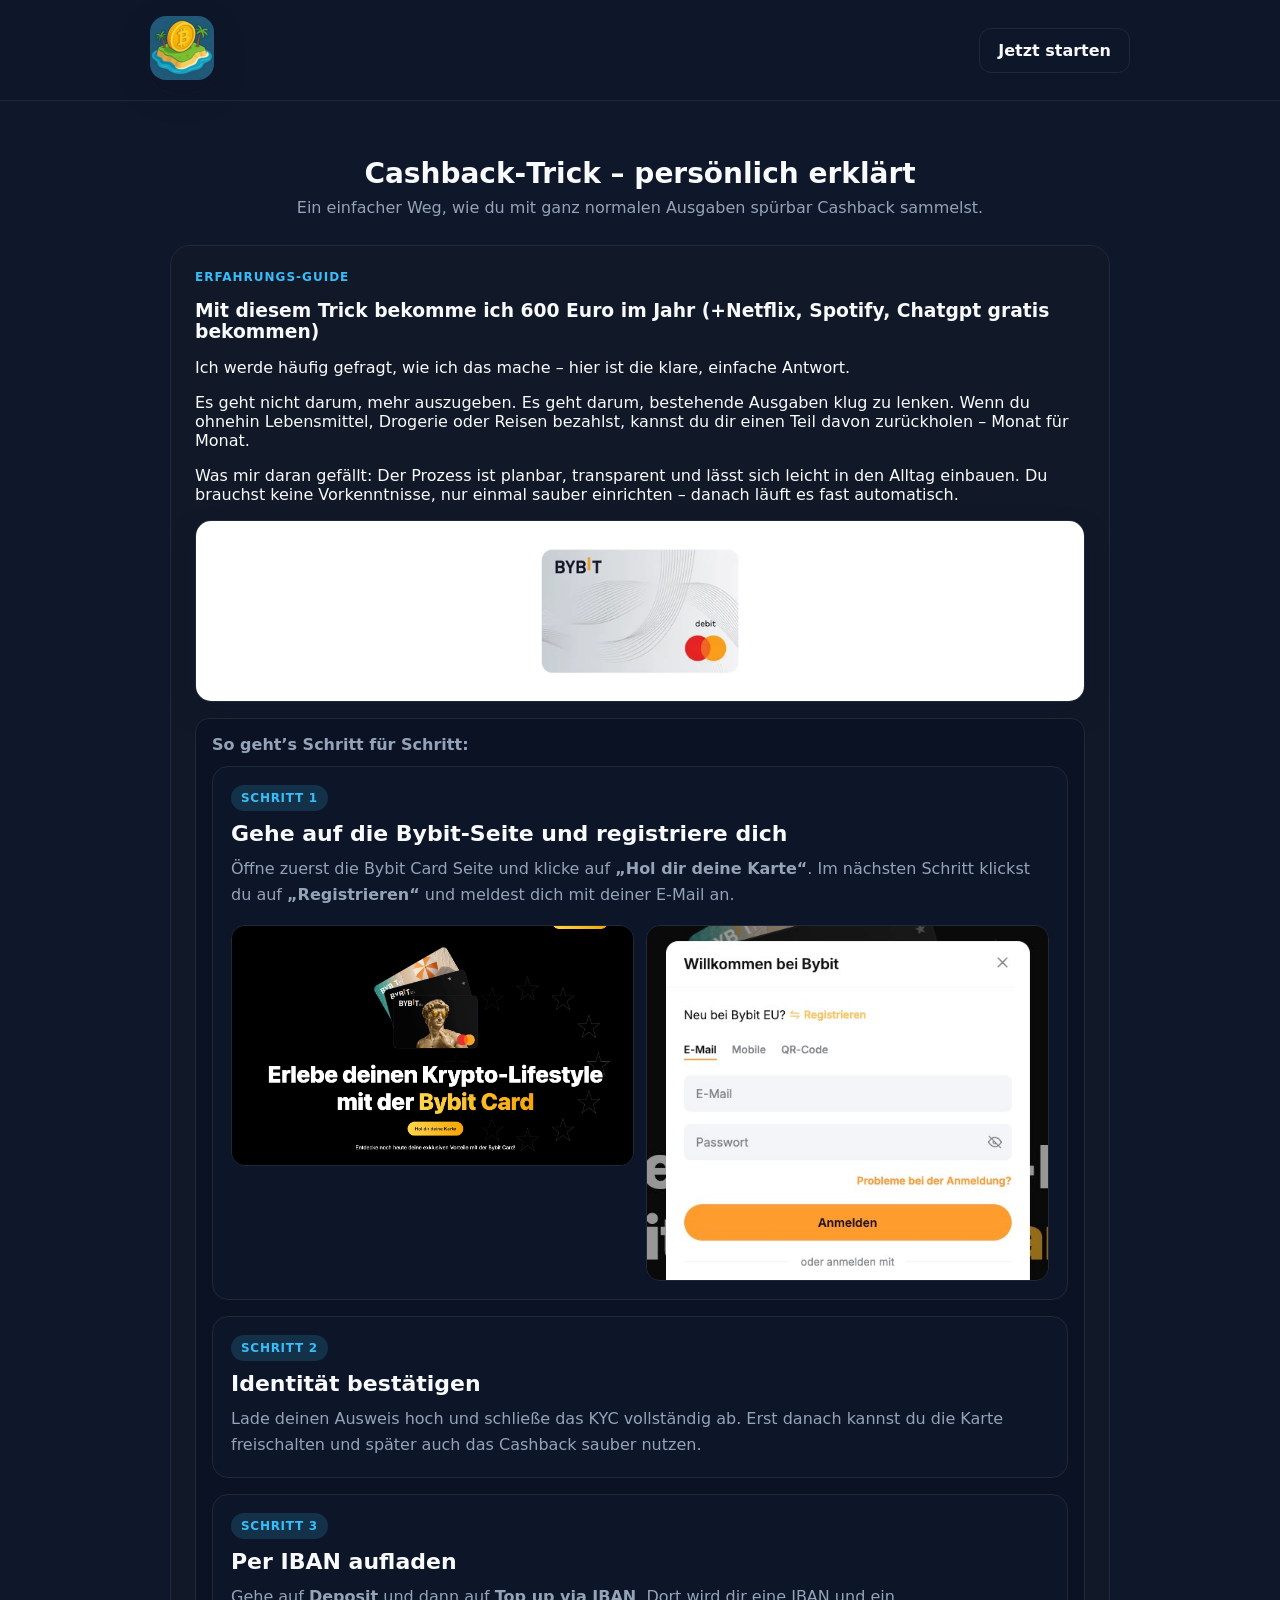
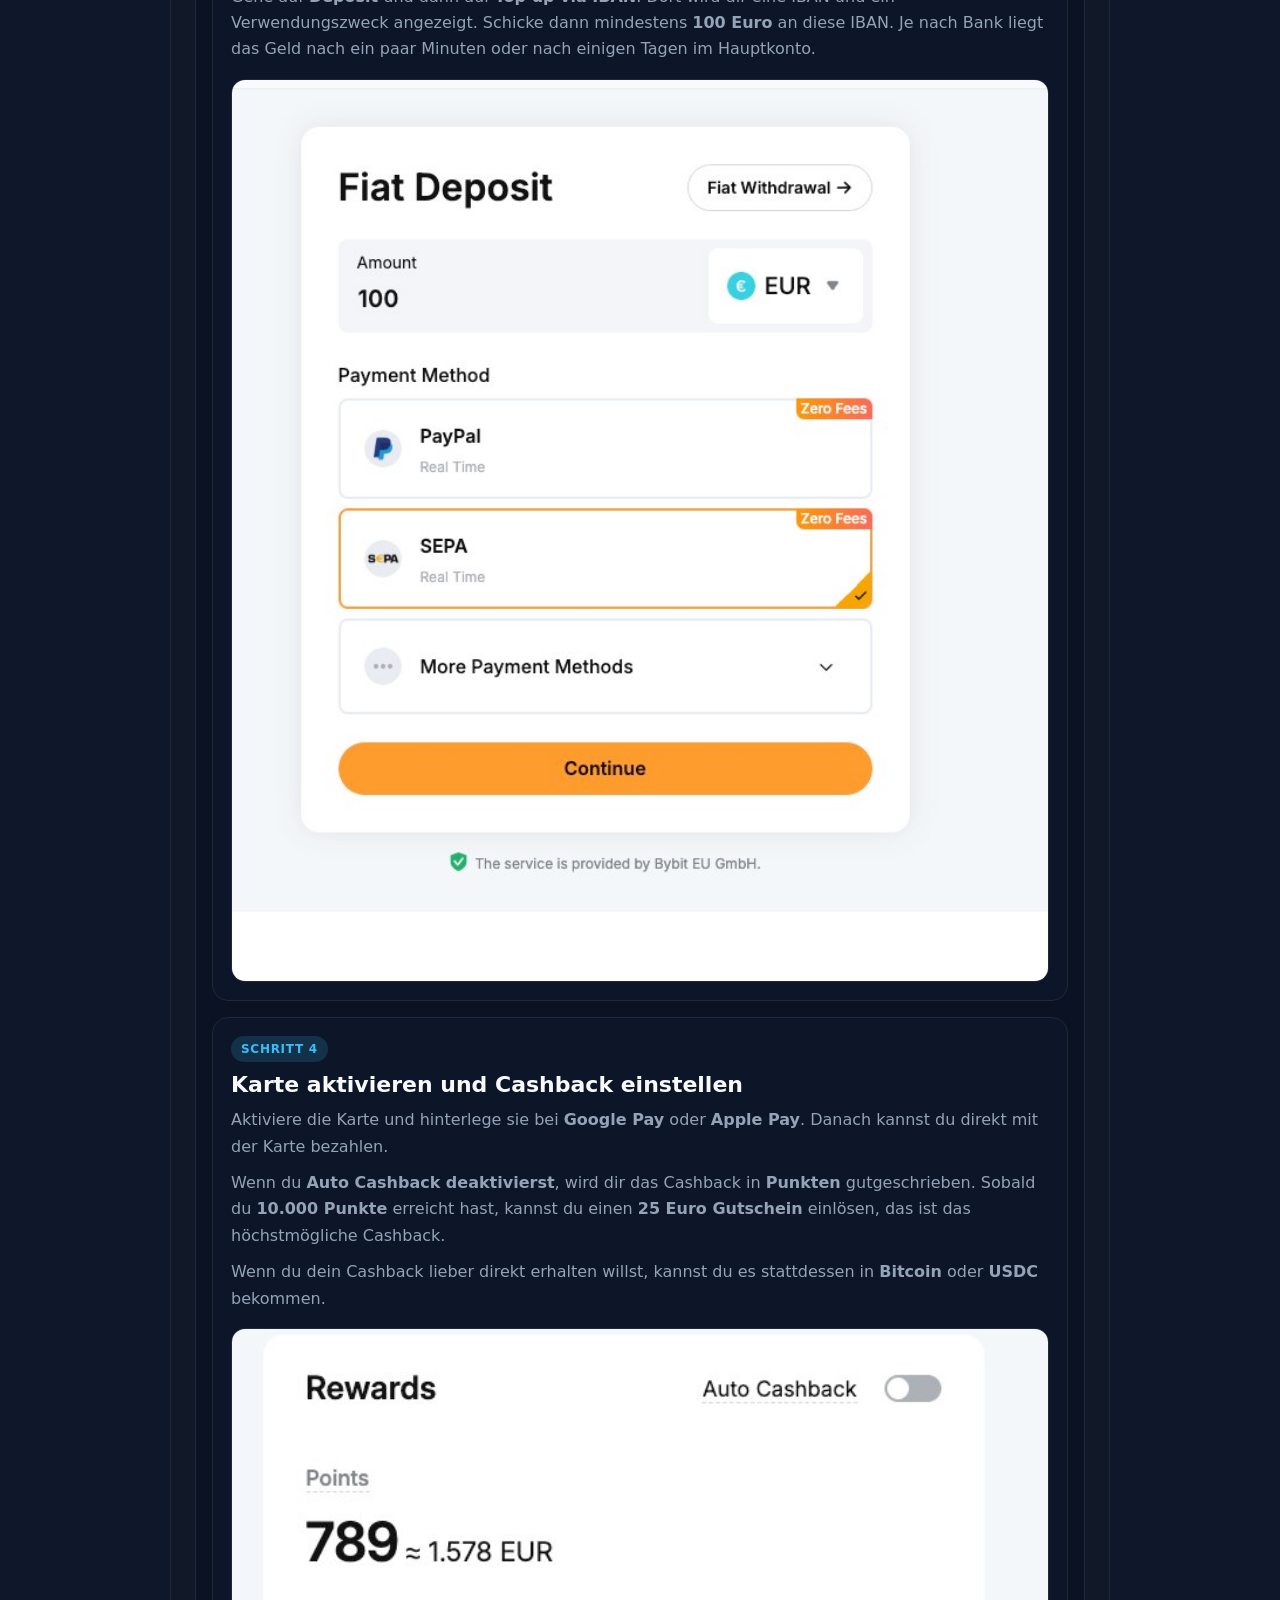
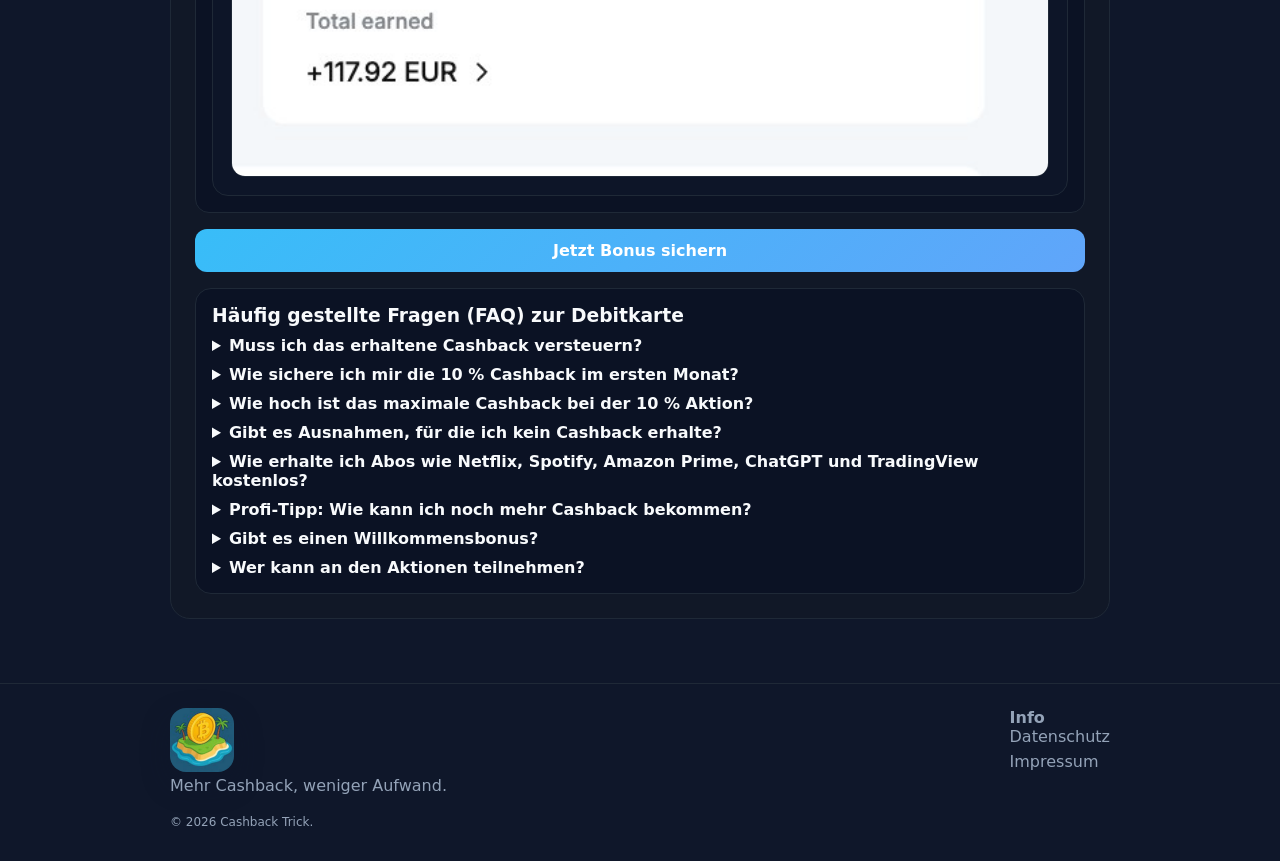
==== index.html @ ba94fcc0 "Add screenshot-based setup guide" ====
<!doctype html>
<html lang="de">
<head>
  <meta charset="utf-8" />
  <meta name="viewport" content="width=device-width, initial-scale=1" />
  <title>Cashback Trick</title>
  <meta name="description" content="Cashback Trick – die wichtigsten Schritte für mehr Cashback" />
  <link rel="stylesheet" href="styles.css" />
</head>
<body>
  <header class="site-header">
    <div class="container header-grid">
      <div class="logo">
        <span class="logo-mark"><img src="assets/logo.png" alt="Cashback Trick Logo" /></span>
        <span></span>
      </div>
      <a class="btn btn-outline" href="#cta">Jetzt starten</a>
    </div>
  </header>

  <main>
    <section class="section bonus-section" id="bonus">
      <div class="container">
        <div class="section-head">
          <h2>Cashback‑Trick – persönlich erklärt</h2>
          <p>Ein einfacher Weg, wie du mit ganz normalen Ausgaben spürbar Cashback sammelst.</p>
        </div>

        <div class="top-picks single bonus-month full">
          <article>
            <span>Erfahrungs‑Guide</span>
            <h3>Mit diesem Trick bekomme ich 600 Euro im Jahr (+Netflix, Spotify, Chatgpt gratis bekommen)</h3>
            <p>Ich werde häufig gefragt, wie ich das mache – hier ist die klare, einfache Antwort.</p>

            <p>Es geht nicht darum, mehr auszugeben. Es geht darum, bestehende Ausgaben klug zu lenken. Wenn du ohnehin Lebensmittel, Drogerie oder Reisen bezahlst, kannst du dir einen Teil davon zurückholen – Monat für Monat.</p>
            <p>Was mir daran gefällt: Der Prozess ist planbar, transparent und lässt sich leicht in den Alltag einbauen. Du brauchst keine Vorkenntnisse, nur einmal sauber einrichten – danach läuft es fast automatisch.</p>

            <a class="card-link" href="https://www.bybit.eu/de-EU/promo/campaign/Card-New-Signup/?affiliate_id=137294" target="_blank" rel="noopener">
              <img src="assets/bybit-card.png" alt="Bybit Debitkarte" class="card-image" />
            </a>

            <div class="bonus-steps">
              <p><strong>So geht’s Schritt für Schritt:</strong></p>
              <div class="step-guide">
                <div class="step-card">
                  <div class="step-copy">
                    <span class="step-badge">Schritt 1</span>
                    <h4>Gehe auf die Bybit-Seite und registriere dich</h4>
                    <p>Öffne zuerst die Bybit Card Seite und klicke auf <strong>„Hol dir deine Karte“</strong>. Im nächsten Schritt klickst du auf <strong>„Registrieren“</strong> und meldest dich mit deiner E-Mail an.</p>
                  </div>
                  <div class="step-images step-images-two">
                    <img src="assets/step-1-bybit.jpg" alt="Bybit Card Startseite" class="step-image" />
                    <img src="assets/step-1-register.jpg" alt="Bybit Registrierung" class="step-image" />
                  </div>
                </div>

                <div class="step-card">
                  <div class="step-copy">
                    <span class="step-badge">Schritt 2</span>
                    <h4>Identität bestätigen</h4>
                    <p>Lade deinen Ausweis hoch und schließe das KYC vollständig ab. Erst danach kannst du die Karte freischalten und später auch das Cashback sauber nutzen.</p>
                  </div>
                </div>

                <div class="step-card">
                  <div class="step-copy">
                    <span class="step-badge">Schritt 3</span>
                    <h4>Per IBAN aufladen</h4>
                    <p>Gehe auf <strong>Deposit</strong> und dann auf <strong>Top up via IBAN</strong>. Dort wird dir eine IBAN und ein Verwendungszweck angezeigt. Schicke dann mindestens <strong>100 Euro</strong> an diese IBAN. Je nach Bank liegt das Geld nach ein paar Minuten oder nach einigen Tagen im Hauptkonto.</p>
                  </div>
                  <div class="step-images">
                    <img src="assets/step-3-sepa.jpg" alt="Bybit SEPA Einzahlung" class="step-image" />
                  </div>
                </div>

                <div class="step-card">
                  <div class="step-copy">
                    <span class="step-badge">Schritt 4</span>
                    <h4>Karte aktivieren und Cashback einstellen</h4>
                    <p>Aktiviere die Karte und hinterlege sie bei <strong>Google Pay</strong> oder <strong>Apple Pay</strong>. Danach kannst du direkt mit der Karte bezahlen.</p>
                    <p>Wenn du <strong>Auto Cashback deaktivierst</strong>, wird dir das Cashback in <strong>Punkten</strong> gutgeschrieben. Sobald du <strong>10.000 Punkte</strong> erreicht hast, kannst du einen <strong>25 Euro Gutschein</strong> einlösen, das ist das höchstmögliche Cashback.</p>
                    <p>Wenn du dein Cashback lieber direkt erhalten willst, kannst du es stattdessen in <strong>Bitcoin</strong> oder <strong>USDC</strong> bekommen.</p>
                  </div>
                  <div class="step-images">
                    <img src="assets/step-4-rewards.jpg" alt="Bybit Rewards und Auto Cashback" class="step-image" />
                  </div>
                </div>
              </div>
            </div>
            <a id="cta" class="btn" href="https://bybit.eu/cards/?source=referral&campaignId=1686258086857150464&ref=INSEL" target="_blank" rel="noopener">Jetzt Bonus sichern</a>

            <div class="faq-section">
              <h3>Häufig gestellte Fragen (FAQ) zur Debitkarte</h3>
              <details>
                <summary>Muss ich das erhaltene Cashback versteuern?</summary>
                <p>Das Thema Krypto‑Cashback ist in Deutschland rechtlich derzeit noch eine Grauzone. Es gibt jedoch eine einfache Möglichkeit, auf Nummer sicher zu gehen: Wenn du dir den Gegenwert faktisch in Euro (z. B. als Gutschein) auszahlen lässt, sollte dies in der Regel steuerfrei sein. So stellst du das in der App ein: Gehe in die Einstellungen zum Bereich „My Rewards“. Deaktiviere die Funktion „Automatisches Cashback“. Dein Cashback wird nun nicht mehr direkt in USDC ausgeschüttet, sondern du sammelst stattdessen Punkte. Sobald du 10.000 Punkte erreicht hast, kannst du diese gegen einen 25 € Gutschein eintauschen. Hinweis: Dies stellt keine verbindliche Steuerberatung dar. Im Zweifel solltest du immer einen Steuerberater konsultieren.</p>
              </details>
              <details>
                <summary>Wie sichere ich mir die 10 % Cashback im ersten Monat?</summary>
                <p>Im ersten Monat nach Anmeldung hast du die Chance, durch ein erhöhtes Cashback einen ordentlichen Bonus abzuräumen. Um den 10 % Booster zu aktivieren, musst du innerhalb von 30 Tagen nach Genehmigung deiner Karte eine Netto‑Einzahlung von mindestens 100 $ (oder dem Gegenwert) machen. So gehst du danach vor, um die 10 % Cashback im ersten Monat zu erhalten: Für das Cashback im ersten Monat gibt es eine Sonderregel. Um es zu bekommen, musst du das Guthaben nicht in Euro halten, sondern in Krypto umwandeln. Wandle dein eingezahltes Guthaben in der App in USDC (oder eine andere unterstützte Kryptowährung) um. Mit Krypto bezahlen (wichtig!): Die 10 % gelten nur für Zahlungen, die mit Krypto gedeckt sind. Wenn du Fiat (Euro) im Finanzierungskonto hast, wird dieses immer zuerst verwendet. Tipp: Verschiebe dein Fiat‑Guthaben in dein Unified Trading Account (UTA), damit die Karte sicher auf dein USDC‑Guthaben zugreift. Kategorien: Du erhältst satte 10 % Cashback auf Zahlungen in den Bereichen Restaurants & Cafés, Reisen (Hotels, Airlines), Transport (Nahverkehr, Tankstellen), Mode sowie Beauty & Wellness. Basis‑Cashback: Für alle anderen Ausgaben und Ausgaben, die nicht mit Krypto, sondern mit Euro getätigt werden, erhältst du weiterhin starke 2 % Cashback.</p>
              </details>
              <details>
                <summary>Wie hoch ist das maximale Cashback bei der 10 % Aktion?</summary>
                <p>Das Limit hängt davon ab, ob du komplett neu bist oder schon vorher bei der Plattform aktiv warst: Neukunden: Bis zu 150 € Cashback (du hast vor der Kartenbeantragung noch nie Geld eingezahlt). Bestandskunden: Bis zu 75 € Cashback (du hast schon vorher Geld eingezahlt, beantragst die Karte aber zum ersten Mal).</p>
              </details>
              <details>
                <summary>Gibt es Ausnahmen, für die ich kein Cashback erhalte?</summary>
                <p>Ja, um Missbrauch zu vermeiden, sind bestimmte Transaktionen vom Cashback ausgeschlossen. Dazu gehören vor allem: Aufladungen von Konten/E‑Wallets (z. B. Überweisungen zu Revolut, Wise oder Astropay), persönliche Geldtransfers (z. B. über Alipay oder WeChat) sowie Transaktionen für das Tomorrowland‑Festival. Wichtiger Zeit‑Hinweis: Damit eine Zahlung für das Cashback im ersten Monat zählt, muss sie innerhalb der 30‑Tage‑Frist nicht nur getätigt, sondern vom Händler auch final abgebucht („posted“) worden sein.</p>
              </details>
              <details>
                <summary>Wie erhalte ich Abos wie Netflix, Spotify, Amazon Prime, ChatGPT und TradingView kostenlos?</summary>
                <p>Du kannst dir die Kosten für verschiedene beliebte Abonnements dauerhaft erstatten lassen. Die Bedingung dafür ist ganz einfach: Du musst im ersten Monat nach Erhalt der Karte einen Umsatz von mindestens 500 € erreichen. Sobald du das geschafft hast, qualifizierst du dich für den Alpha‑Status und bekommst im nächsten Monat Dienste wie Netflix, Spotify, TradingView, Amazon Prime und ChatGPT 100 % erstattet, wenn du sie mit der Karte bezahlst. Wichtig: Der Maximalbetrag für alle Erstattungen zusammen ist im Alpha‑Status auf 50 € (pro Monat) gedeckelt.</p>
              </details>
              <details>
                <summary>Profi‑Tipp: Wie kann ich noch mehr Cashback bekommen?</summary>
                <p>Nutze zwei Karten im Haushalt: Du kannst z. B. 500 € Umsatz auf deinen Account und weitere 500 € auf den Account deiner Partnerin/Familie verteilen. Teile die Abos auf: z. B. Netflix und TradingView über dich, ChatGPT und Spotify über die Partnerin. So lässt sich der maximale Cashback optimal ausschöpfen. Im Best‑Case sind so sogar bis zu 100 € Cashback pro Monat möglich – selbst mit ganz normalen Ausgaben.</p>
              </details>
              <details>
                <summary>Gibt es einen Willkommensbonus?</summary>
                <p>Ja! Unabhängig von den oben genannten Aktionen gibt es noch einen kleinen Startbonus: Sobald du mit deiner neuen Karte die ersten 100 € Umsatz erreicht hast, wird dir automatisch ein einmaliger Bonus in Höhe von 10 € gutgeschrieben.</p>
              </details>
              <details>
                <summary>Wer kann an den Aktionen teilnehmen?</summary>
                <p>Die Aktionen gelten für Einwohner der Europäischen Union, die mindestens die Identitätsprüfung (Verification Lv. 1) abgeschlossen haben. Ausnahmen: Einwohner von Kroatien und Irland sind ausgeschlossen. Für Österreich gilt: Nur Nutzer, die sich nach dem 12. September 2025 registriert haben, sind teilnahmeberechtigt.</p>
              </details>
            </div>
          </article>
        </div>
      </div>
    </section>
  </main>

  <footer class="site-footer">
    <div class="container footer-grid">
      <div>
        <div class="logo"><span class="logo-mark"><img src="assets/logo.png" alt="Cashback Trick Logo" /></span></div>
        <p>Mehr Cashback, weniger Aufwand.</p>
      </div>
      <div>
        <h4>Info</h4>
        <ul>
          <li><a href="datenschutz.html">Datenschutz</a></li>
          <li><a href="impressum.html">Impressum</a></li>
        </ul>
      </div>
    </div>
    <div class="container footer-bottom">
      <span>© 2026 Cashback Trick.</span>
    </div>
  </footer>
</body>
</html>
---- styles.css ----
:root {
  --bg: #0f172a;
  --card: #111827;
  --card-light: #0b1224;
  --border: #1f2937;
  --text: #f8fafc;
  --muted: #94a3b8;
  --accent: #38bdf8;
  --accent-2: #60a5fa;
}

* {
  box-sizing: border-box;
  margin: 0;
  padding: 0;
}

body {
  font-family: Inter, system-ui, -apple-system, Segoe UI, Roboto, Arial, sans-serif;
  background: var(--bg);
  color: var(--text);
  min-height: 100vh;
}

a {
  color: inherit;
  text-decoration: none;
}

.container {
  max-width: 980px;
  margin: 0 auto;
  padding: 0 20px;
}

.site-header {
  position: sticky;
  top: 0;
  z-index: 20;
  background: rgba(15, 23, 42, 0.9);
  backdrop-filter: blur(8px);
  border-bottom: 1px solid var(--border);
}

.header-grid {
  display: flex;
  align-items: center;
  justify-content: space-between;
  padding: 16px 0;
  gap: 16px;
}

.logo {
  display: flex;
  align-items: center;
  gap: 12px;
  font-weight: 800;
  font-size: 18px;
}

.logo-mark img {
  width: 64px;
  height: 64px;
  border-radius: 16px;
  object-fit: cover;
  box-shadow: 0 12px 28px rgba(15, 23, 42, 0.35);
}

.btn {
  display: inline-flex;
  align-items: center;
  justify-content: center;
  padding: 12px 18px;
  border-radius: 12px;
  font-weight: 700;
  border: none;
  background: linear-gradient(135deg, var(--accent), var(--accent-2));
  color: #fff;
  cursor: pointer;
}

.btn-outline {
  background: transparent;
  border: 1px solid var(--border);
  color: var(--text);
}

.section {
  padding: 56px 0 64px;
}

.section-head {
  text-align: center;
  margin-bottom: 28px;
}

.section-head h2 {
  font-size: 28px;
  margin-bottom: 8px;
}

.section-head p {
  color: var(--muted);
}

.top-picks {
  display: grid;
  gap: 20px;
}

.bonus-month article {
  background: var(--card);
  border: 1px solid var(--border);
  border-radius: 20px;
  padding: 24px;
  display: flex;
  flex-direction: column;
  gap: 16px;
}

.bonus-month article > span {
  text-transform: uppercase;
  font-size: 12px;
  letter-spacing: 1px;
  color: var(--accent);
  font-weight: 700;
}

.video-embed {
  background: var(--card-light);
  border-radius: 16px;
  overflow: hidden;
  aspect-ratio: 16 / 9;
}

.video-embed iframe {
  width: 100%;
  height: 100%;
}

.card-link {
  display: block;
  border-radius: 16px;
  overflow: hidden;
  border: 1px solid var(--border);
  box-shadow: 0 12px 24px rgba(15, 23, 42, 0.35);
}

.card-image {
  width: 100%;
  display: block;
  background: #fff;
  padding: 18px;
  object-fit: contain;
  height: 180px;
}

.bonus-steps {
  background: var(--card-light);
  border: 1px solid var(--border);
  border-radius: 14px;
  padding: 16px;
  color: var(--muted);
}

.step-guide {
  display: grid;
  gap: 16px;
  margin-top: 12px;
}

.step-card {
  background: rgba(15, 23, 42, 0.7);
  border: 1px solid var(--border);
  border-radius: 16px;
  padding: 18px;
  display: grid;
  gap: 16px;
}

.step-copy {
  display: grid;
  gap: 10px;
}

.step-copy h4 {
  color: var(--text);
  font-size: 22px;
}

.step-copy p {
  color: var(--muted);
  line-height: 1.65;
}

.step-badge {
  display: inline-flex;
  align-items: center;
  justify-content: center;
  width: fit-content;
  padding: 6px 10px;
  border-radius: 999px;
  background: rgba(56, 189, 248, 0.16);
  color: var(--accent);
  font-size: 12px;
  font-weight: 700;
  letter-spacing: 0.06em;
  text-transform: uppercase;
}

.step-images {
  display: grid;
  gap: 12px;
}

.step-images-two {
  grid-template-columns: repeat(2, minmax(0, 1fr));
}

.step-image {
  width: 100%;
  display: block;
  border-radius: 14px;
  border: 1px solid var(--border);
  background: #fff;
}

.faq-section {
  background: var(--card-light);
  border: 1px solid var(--border);
  border-radius: 16px;
  padding: 16px;
  display: grid;
  gap: 10px;
}

.faq-section summary {
  cursor: pointer;
  font-weight: 600;
}

.faq-section p {
  margin-top: 6px;
  color: var(--muted);
}

.site-footer {
  border-top: 1px solid var(--border);
  padding: 24px 0 32px;
  color: var(--muted);
}

.footer-grid {
  display: flex;
  justify-content: space-between;
  flex-wrap: wrap;
  gap: 20px;
}

.footer-grid ul {
  list-style: none;
  display: grid;
  gap: 6px;
}

.footer-bottom {
  margin-top: 20px;
  font-size: 12px;
}

@media (max-width: 720px) {
  .header-grid {
    flex-direction: column;
    align-items: flex-start;
  }

  .section-head h2 {
    font-size: 24px;
  }

  .step-images-two {
    grid-template-columns: 1fr;
  }

  .step-copy h4 {
    font-size: 20px;
  }
}
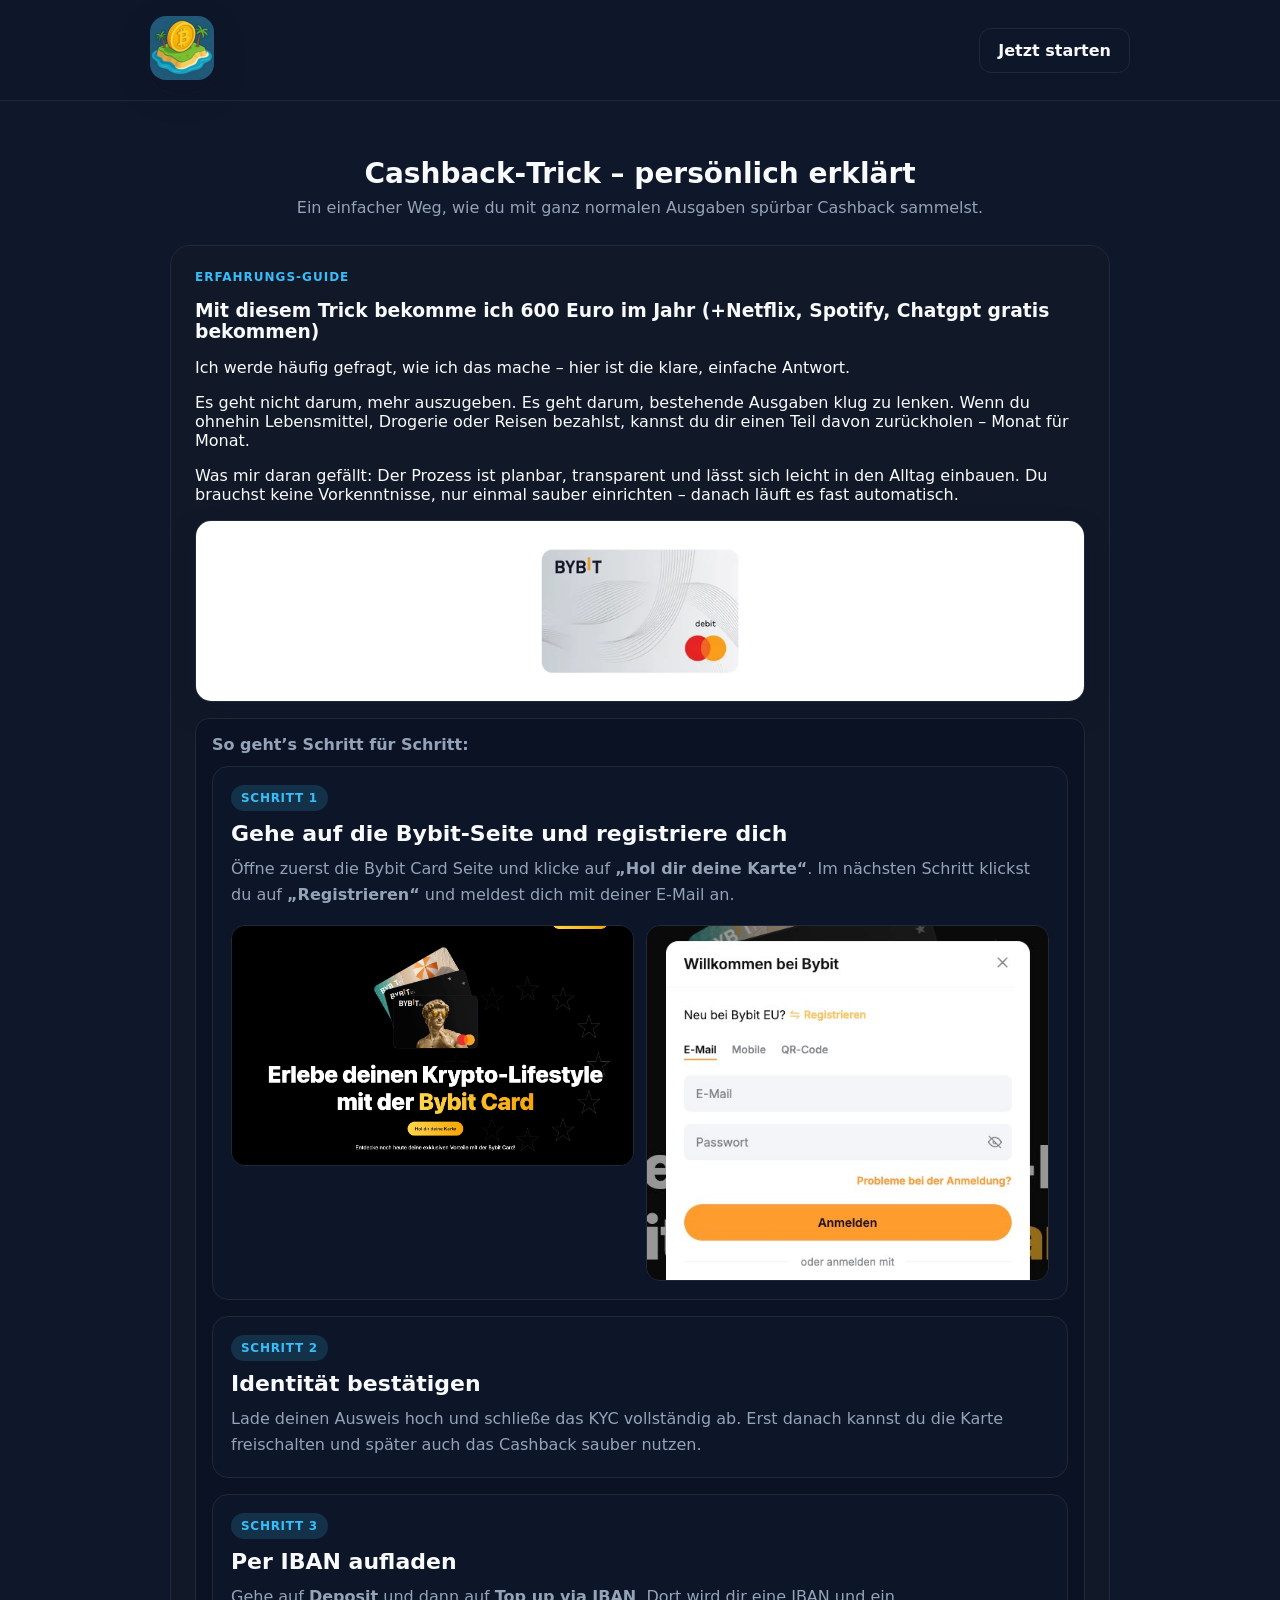
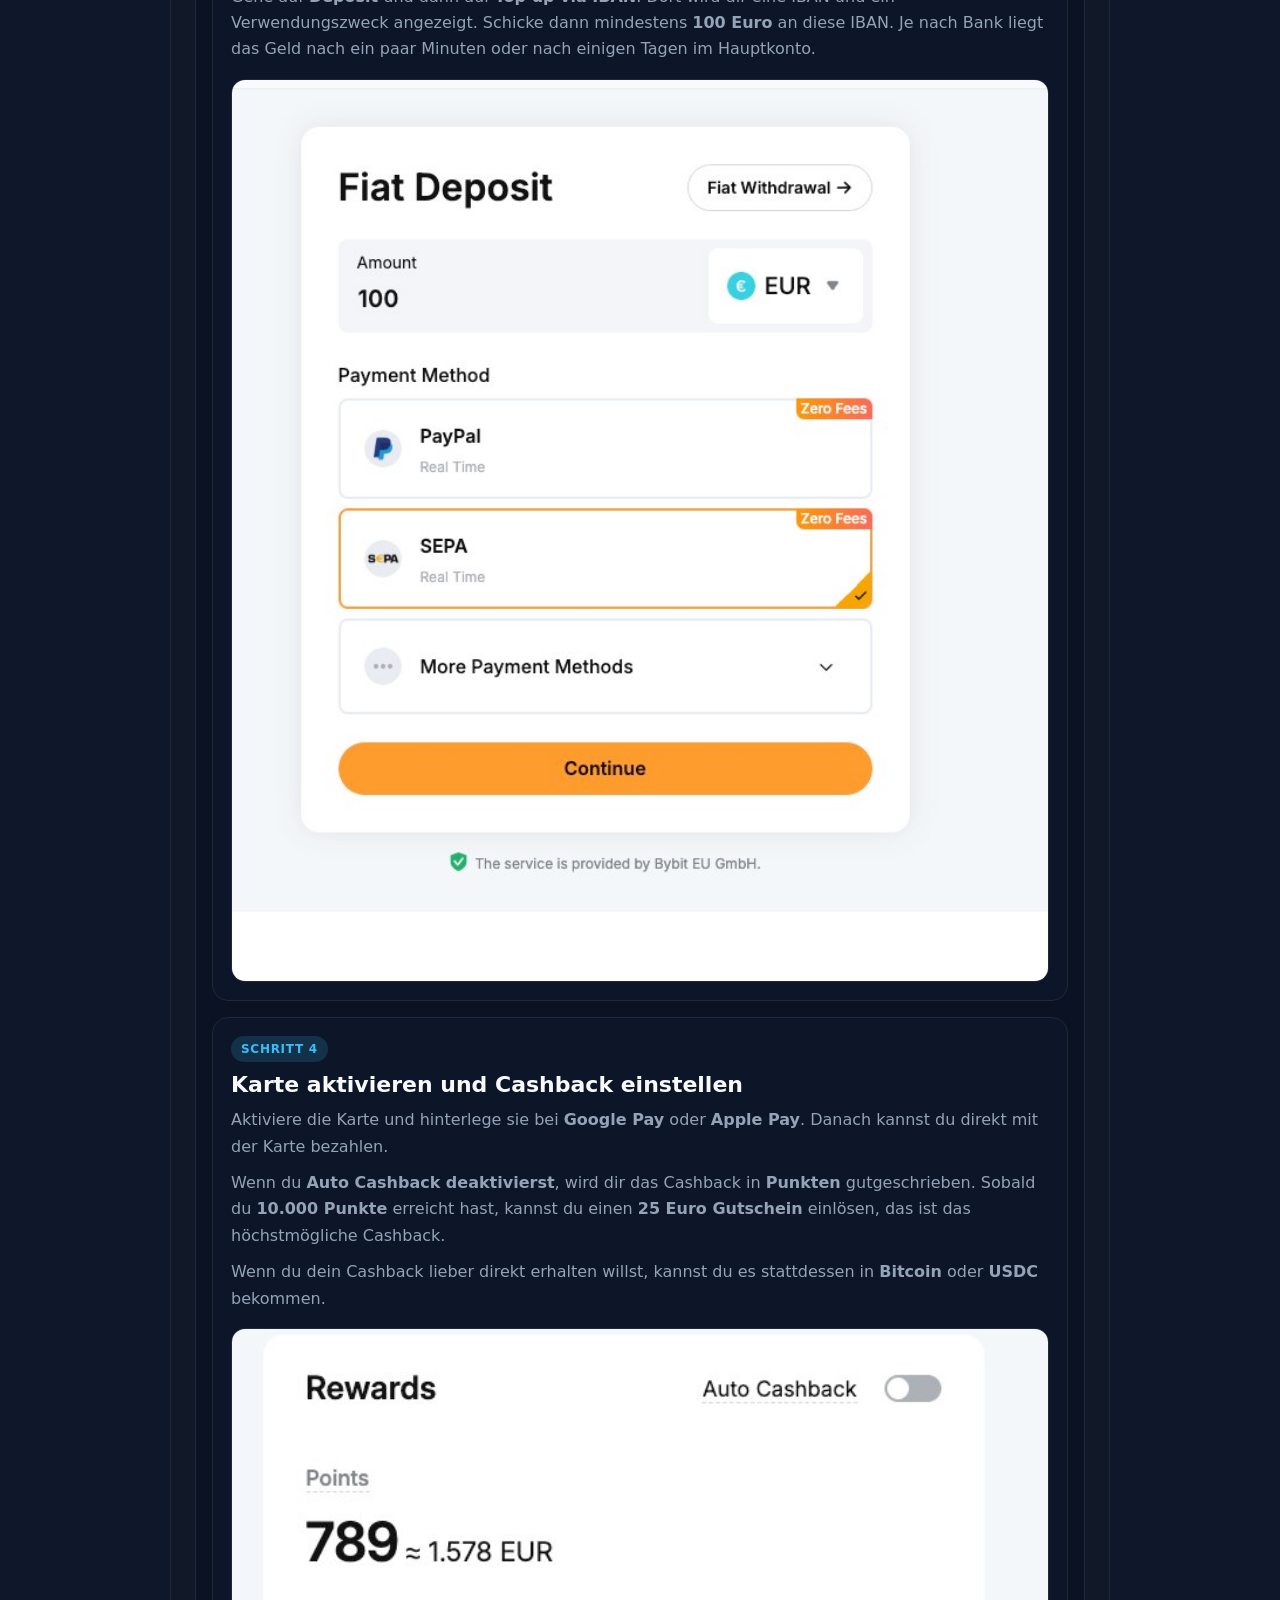
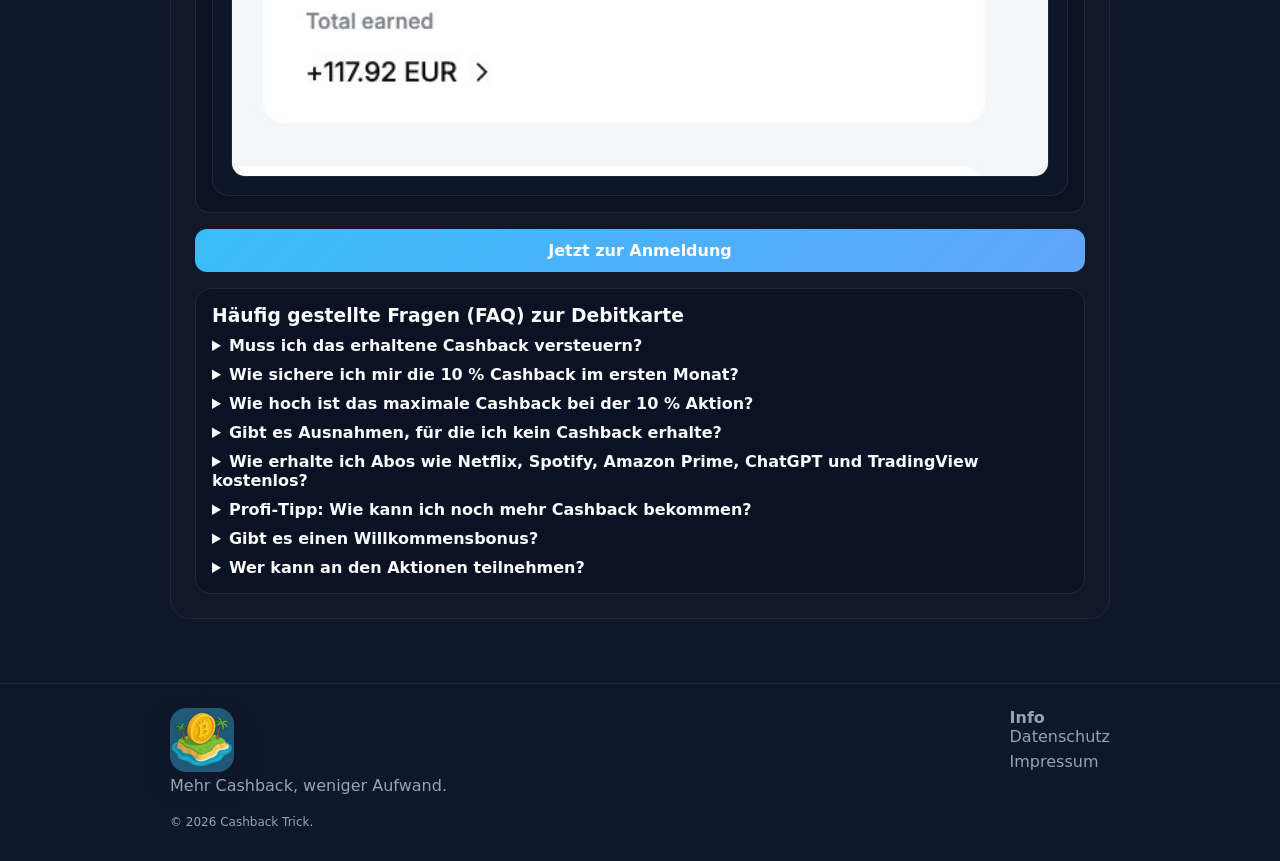
==== commit 474f1257: "Update Bybit signup links" ====
--- a/index.html
+++ b/index.html
@@ -35,7 +35,7 @@
             <p>Es geht nicht darum, mehr auszugeben. Es geht darum, bestehende Ausgaben klug zu lenken. Wenn du ohnehin Lebensmittel, Drogerie oder Reisen bezahlst, kannst du dir einen Teil davon zurückholen – Monat für Monat.</p>
             <p>Was mir daran gefällt: Der Prozess ist planbar, transparent und lässt sich leicht in den Alltag einbauen. Du brauchst keine Vorkenntnisse, nur einmal sauber einrichten – danach läuft es fast automatisch.</p>
 
-            <a class="card-link" href="https://www.bybit.eu/de-EU/promo/campaign/Card-New-Signup/?affiliate_id=137294" target="_blank" rel="noopener">
+            <a class="card-link" href="https://www.bybit.eu/cards/?ref=K7WW6ZB&source=applet_invite" target="_blank" rel="noopener">
               <img src="assets/bybit-card.png" alt="Bybit Debitkarte" class="card-image" />
             </a>
 
@@ -49,8 +49,8 @@
                     <p>Öffne zuerst die Bybit Card Seite und klicke auf <strong>„Hol dir deine Karte“</strong>. Im nächsten Schritt klickst du auf <strong>„Registrieren“</strong> und meldest dich mit deiner E-Mail an.</p>
                   </div>
                   <div class="step-images step-images-two">
-                    <img src="assets/step-1-bybit.jpg" alt="Bybit Card Startseite" class="step-image" />
-                    <img src="assets/step-1-register.jpg" alt="Bybit Registrierung" class="step-image" />
+                    <a href="https://www.bybit.eu/cards/?ref=K7WW6ZB&source=applet_invite" target="_blank" rel="noopener"><img src="assets/step-1-bybit.jpg" alt="Bybit Card Startseite" class="step-image" /></a>
+                    <a href="https://www.bybit.eu/cards/?ref=K7WW6ZB&source=applet_invite" target="_blank" rel="noopener"><img src="assets/step-1-register.jpg" alt="Bybit Registrierung" class="step-image" /></a>
                   </div>
                 </div>
 
@@ -69,7 +69,7 @@
                     <p>Gehe auf <strong>Deposit</strong> und dann auf <strong>Top up via IBAN</strong>. Dort wird dir eine IBAN und ein Verwendungszweck angezeigt. Schicke dann mindestens <strong>100 Euro</strong> an diese IBAN. Je nach Bank liegt das Geld nach ein paar Minuten oder nach einigen Tagen im Hauptkonto.</p>
                   </div>
                   <div class="step-images">
-                    <img src="assets/step-3-sepa.jpg" alt="Bybit SEPA Einzahlung" class="step-image" />
+                    <a href="https://www.bybit.eu/cards/?ref=K7WW6ZB&source=applet_invite" target="_blank" rel="noopener"><img src="assets/step-3-sepa.jpg" alt="Bybit SEPA Einzahlung" class="step-image" /></a>
                   </div>
                 </div>
 
@@ -82,12 +82,12 @@
                     <p>Wenn du dein Cashback lieber direkt erhalten willst, kannst du es stattdessen in <strong>Bitcoin</strong> oder <strong>USDC</strong> bekommen.</p>
                   </div>
                   <div class="step-images">
-                    <img src="assets/step-4-rewards.jpg" alt="Bybit Rewards und Auto Cashback" class="step-image" />
+                    <a href="https://www.bybit.eu/cards/?ref=K7WW6ZB&source=applet_invite" target="_blank" rel="noopener"><img src="assets/step-4-rewards.jpg" alt="Bybit Rewards und Auto Cashback" class="step-image" /></a>
                   </div>
                 </div>
               </div>
             </div>
-            <a id="cta" class="btn" href="https://bybit.eu/cards/?source=referral&campaignId=1686258086857150464&ref=INSEL" target="_blank" rel="noopener">Jetzt Bonus sichern</a>
+            <a id="cta" class="btn" href="https://www.bybit.eu/cards/?ref=K7WW6ZB&source=applet_invite" target="_blank" rel="noopener">Jetzt zur Anmeldung</a>
 
             <div class="faq-section">
               <h3>Häufig gestellte Fragen (FAQ) zur Debitkarte</h3>
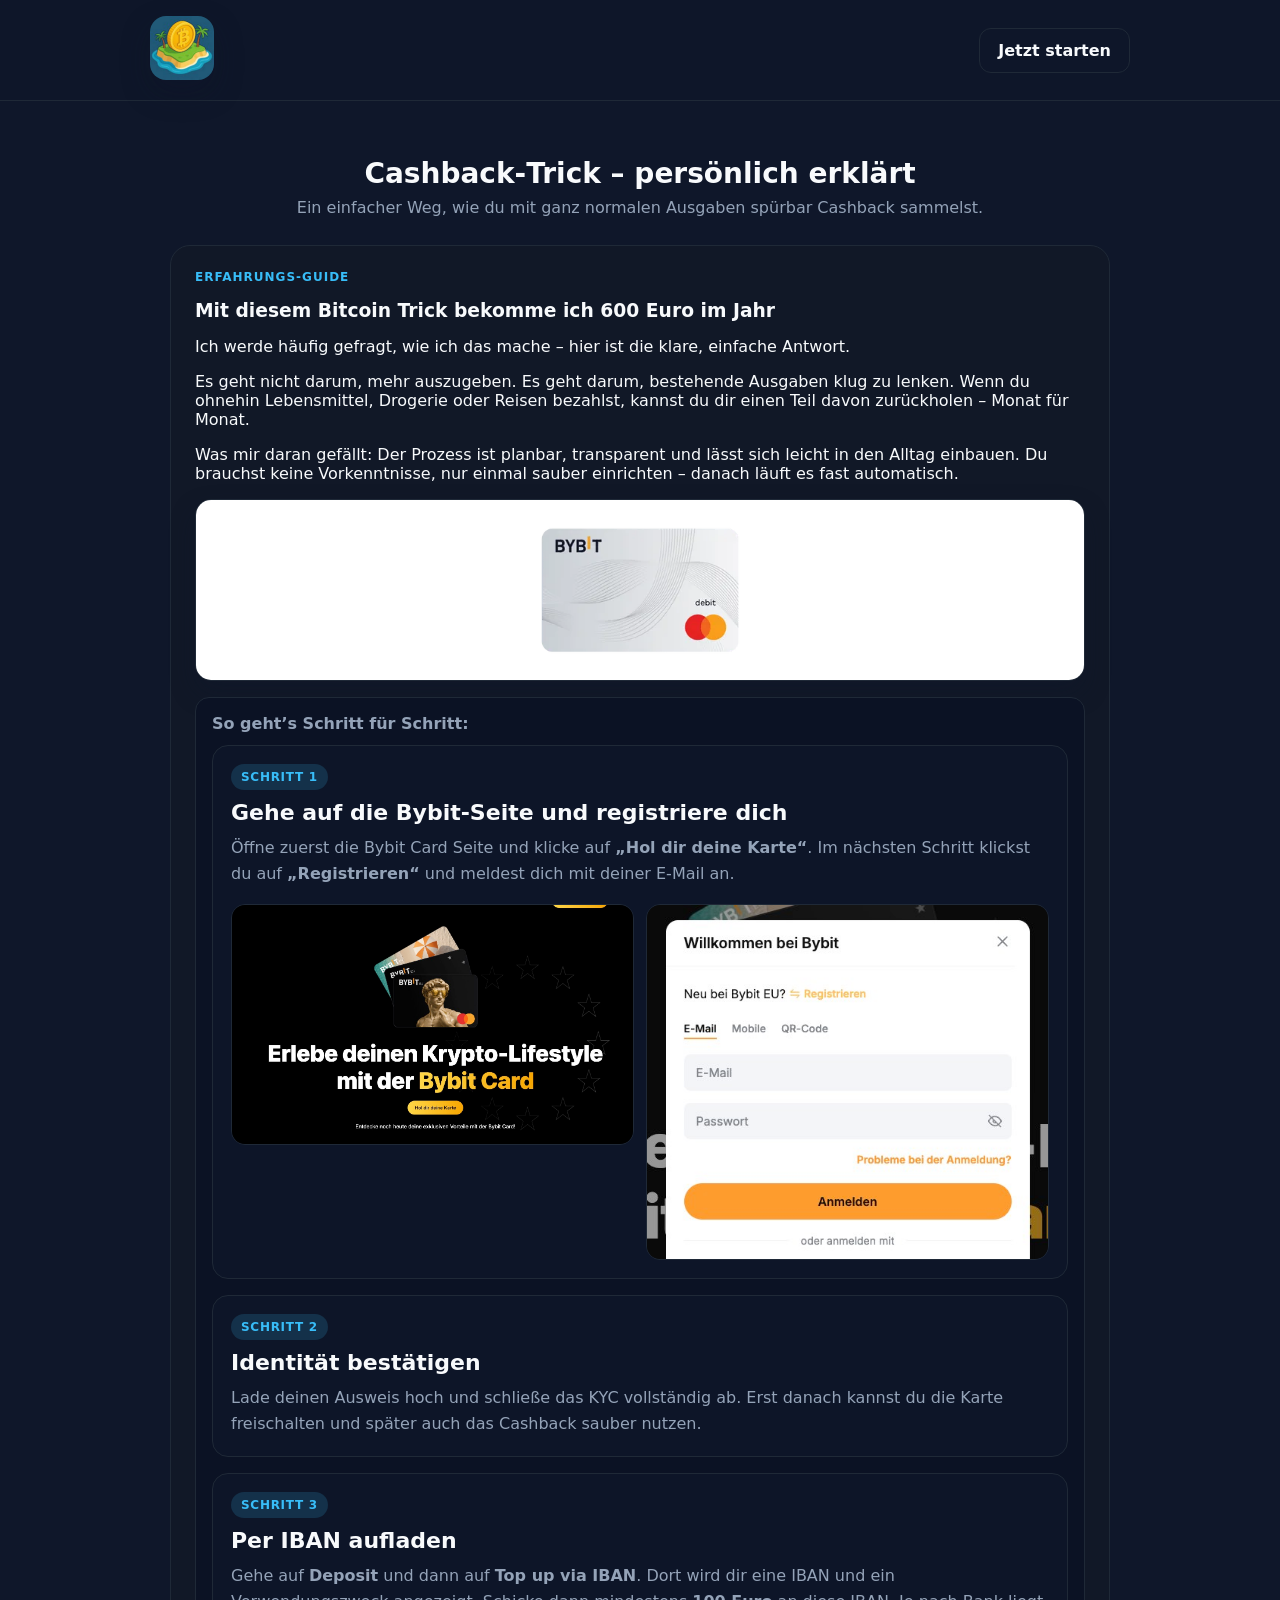
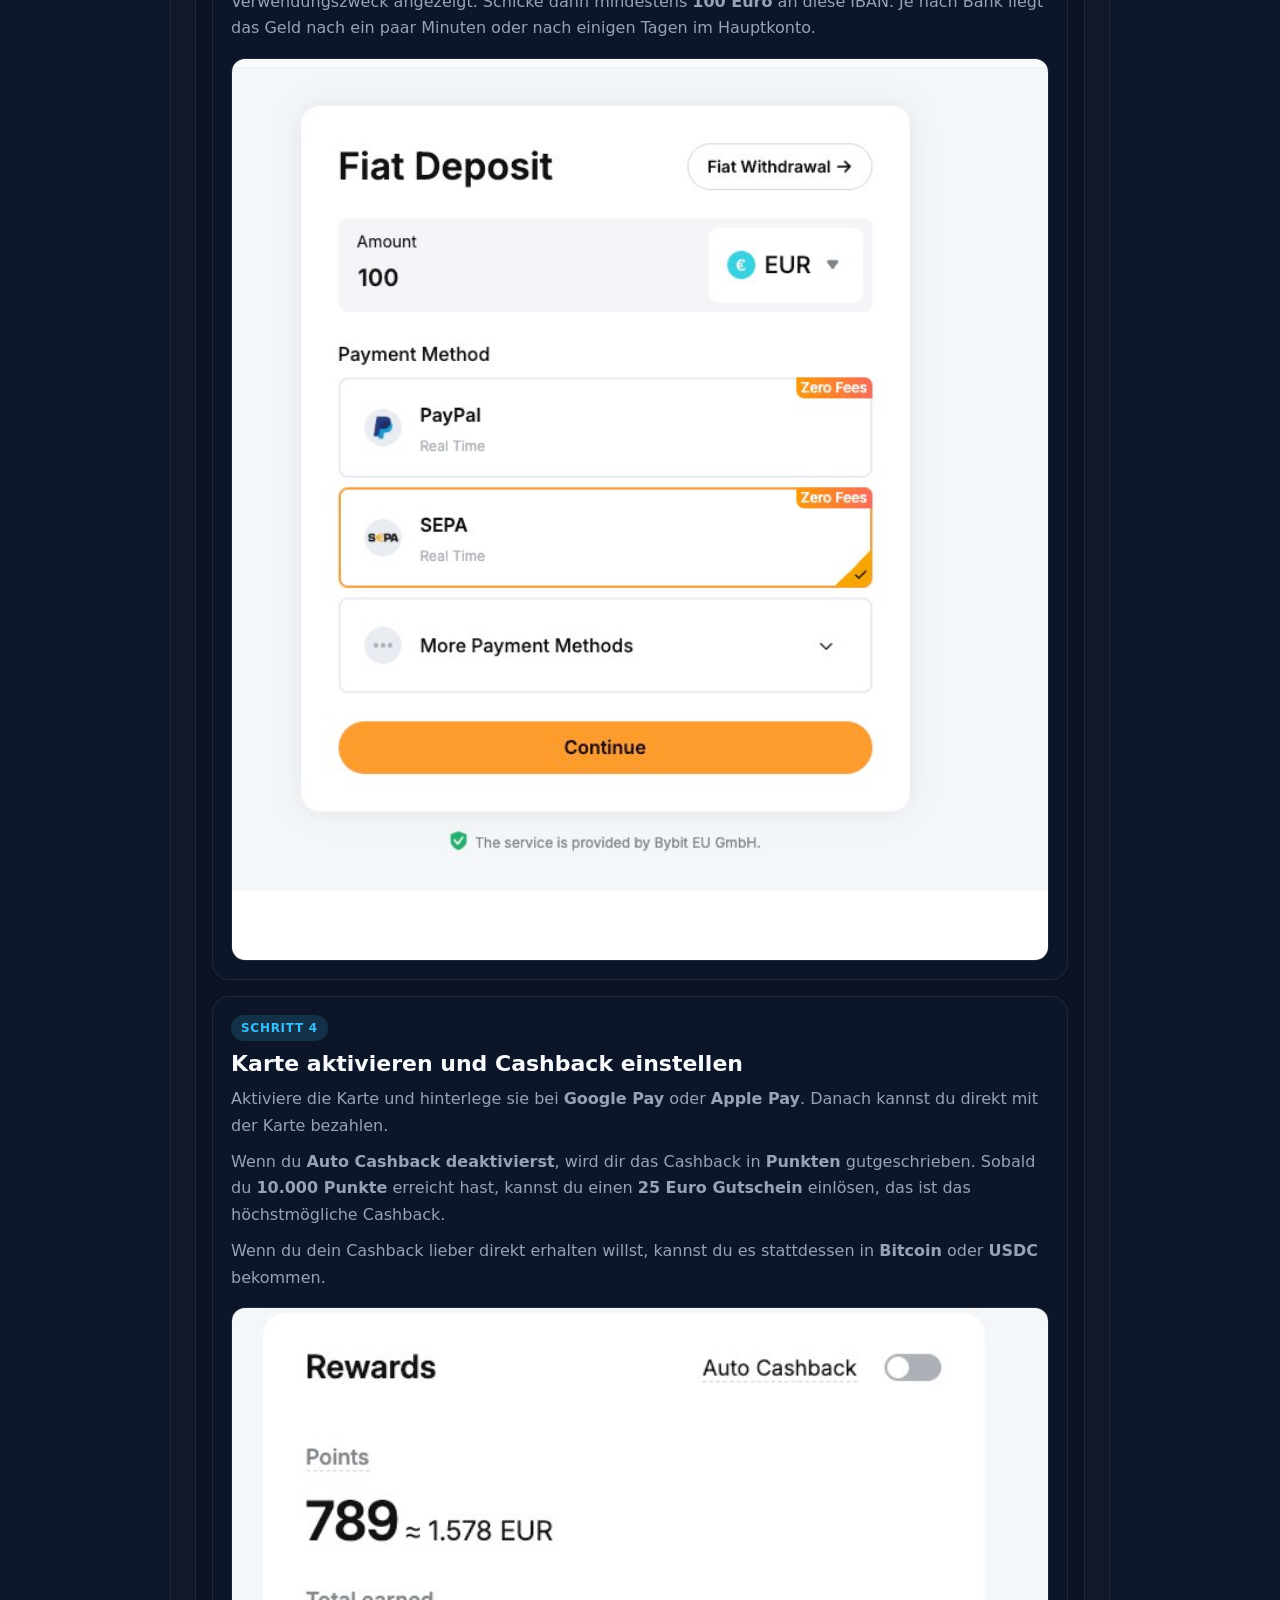
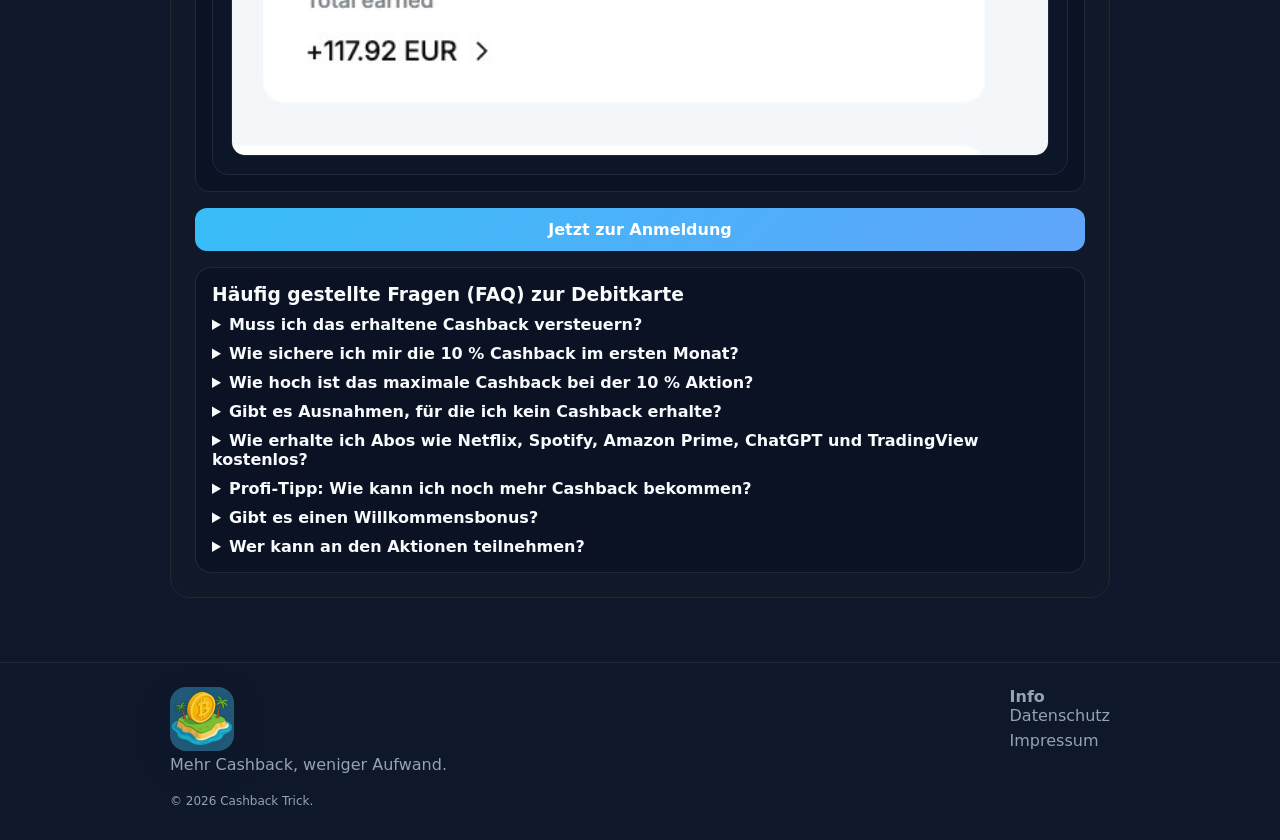
==== commit f65d12d0: "Update cashback headline" ====
--- a/index.html
+++ b/index.html
@@ -29,7 +29,7 @@
         <div class="top-picks single bonus-month full">
           <article>
             <span>Erfahrungs‑Guide</span>
-            <h3>Mit diesem Trick bekomme ich 600 Euro im Jahr (+Netflix, Spotify, Chatgpt gratis bekommen)</h3>
+            <h3>Mit diesem Bitcoin Trick bekomme ich 600 Euro im Jahr</h3>
             <p>Ich werde häufig gefragt, wie ich das mache – hier ist die klare, einfache Antwort.</p>
 
             <p>Es geht nicht darum, mehr auszugeben. Es geht darum, bestehende Ausgaben klug zu lenken. Wenn du ohnehin Lebensmittel, Drogerie oder Reisen bezahlst, kannst du dir einen Teil davon zurückholen – Monat für Monat.</p>
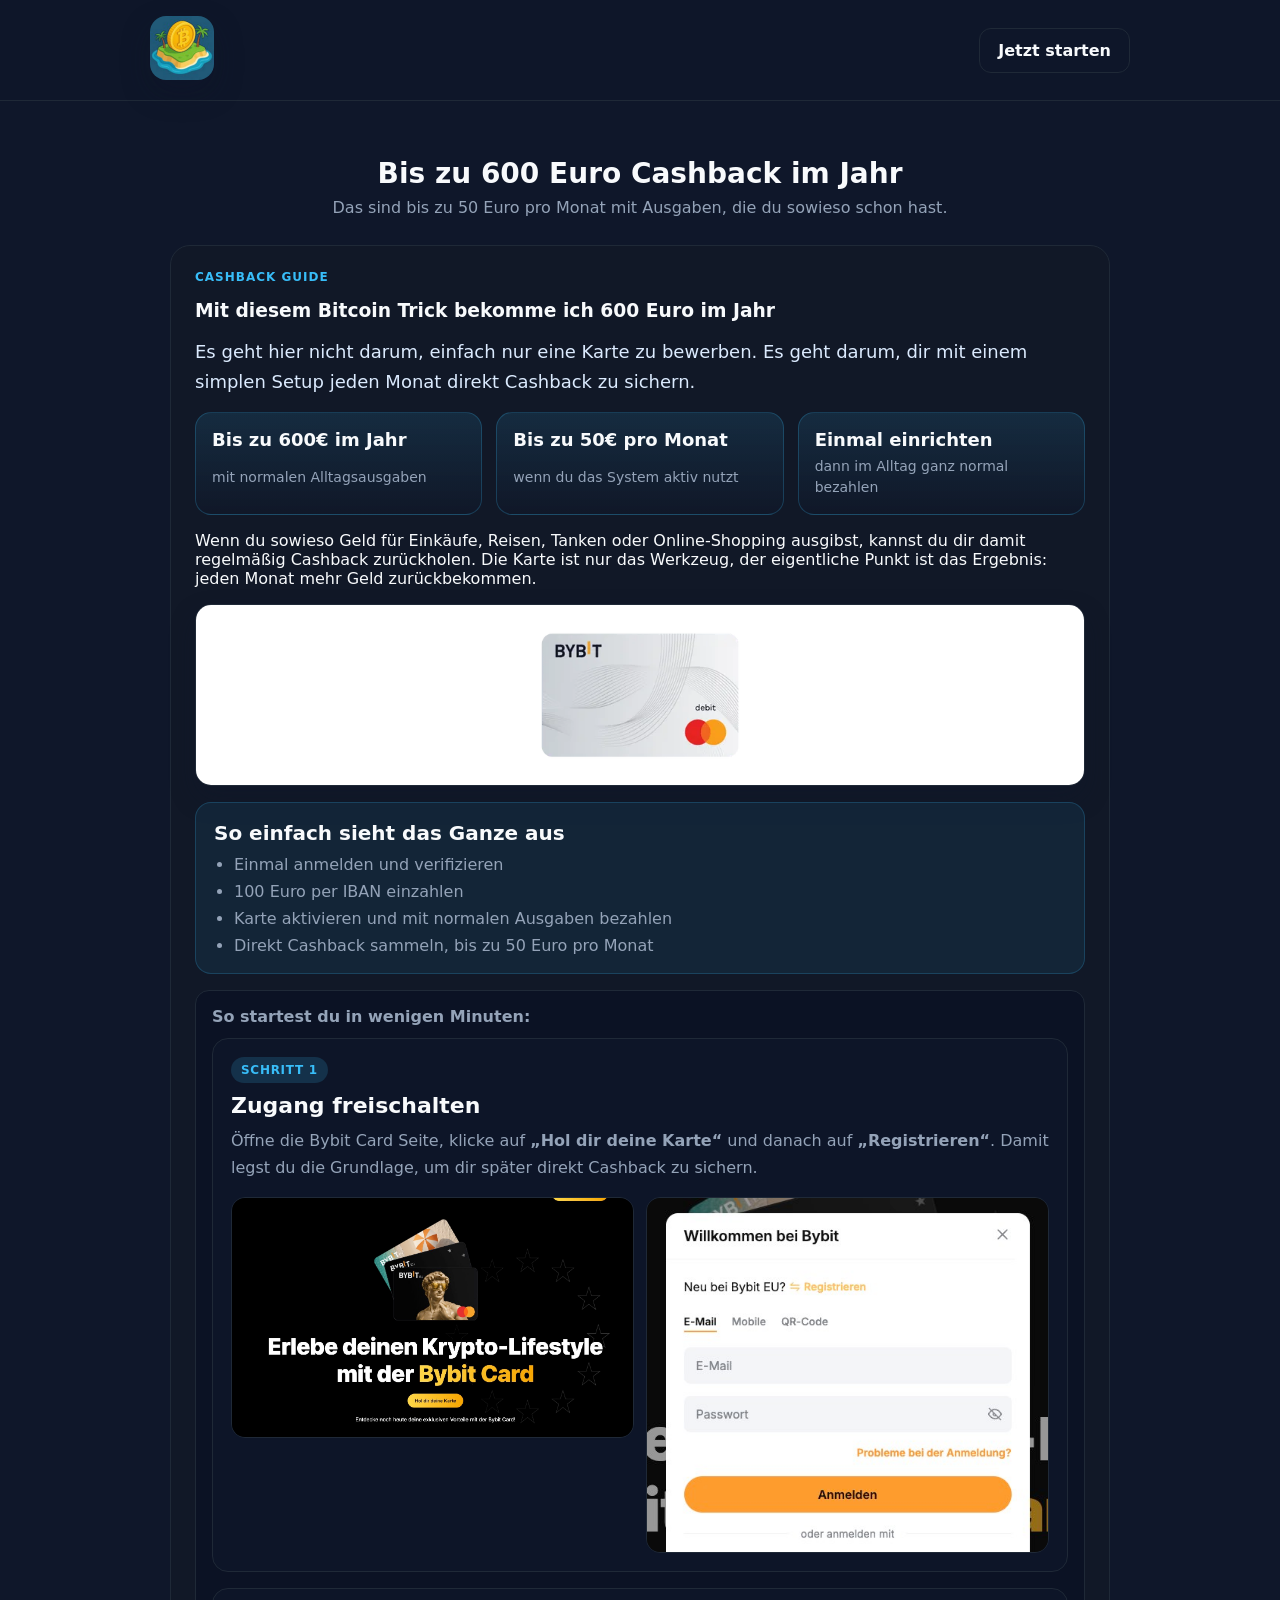
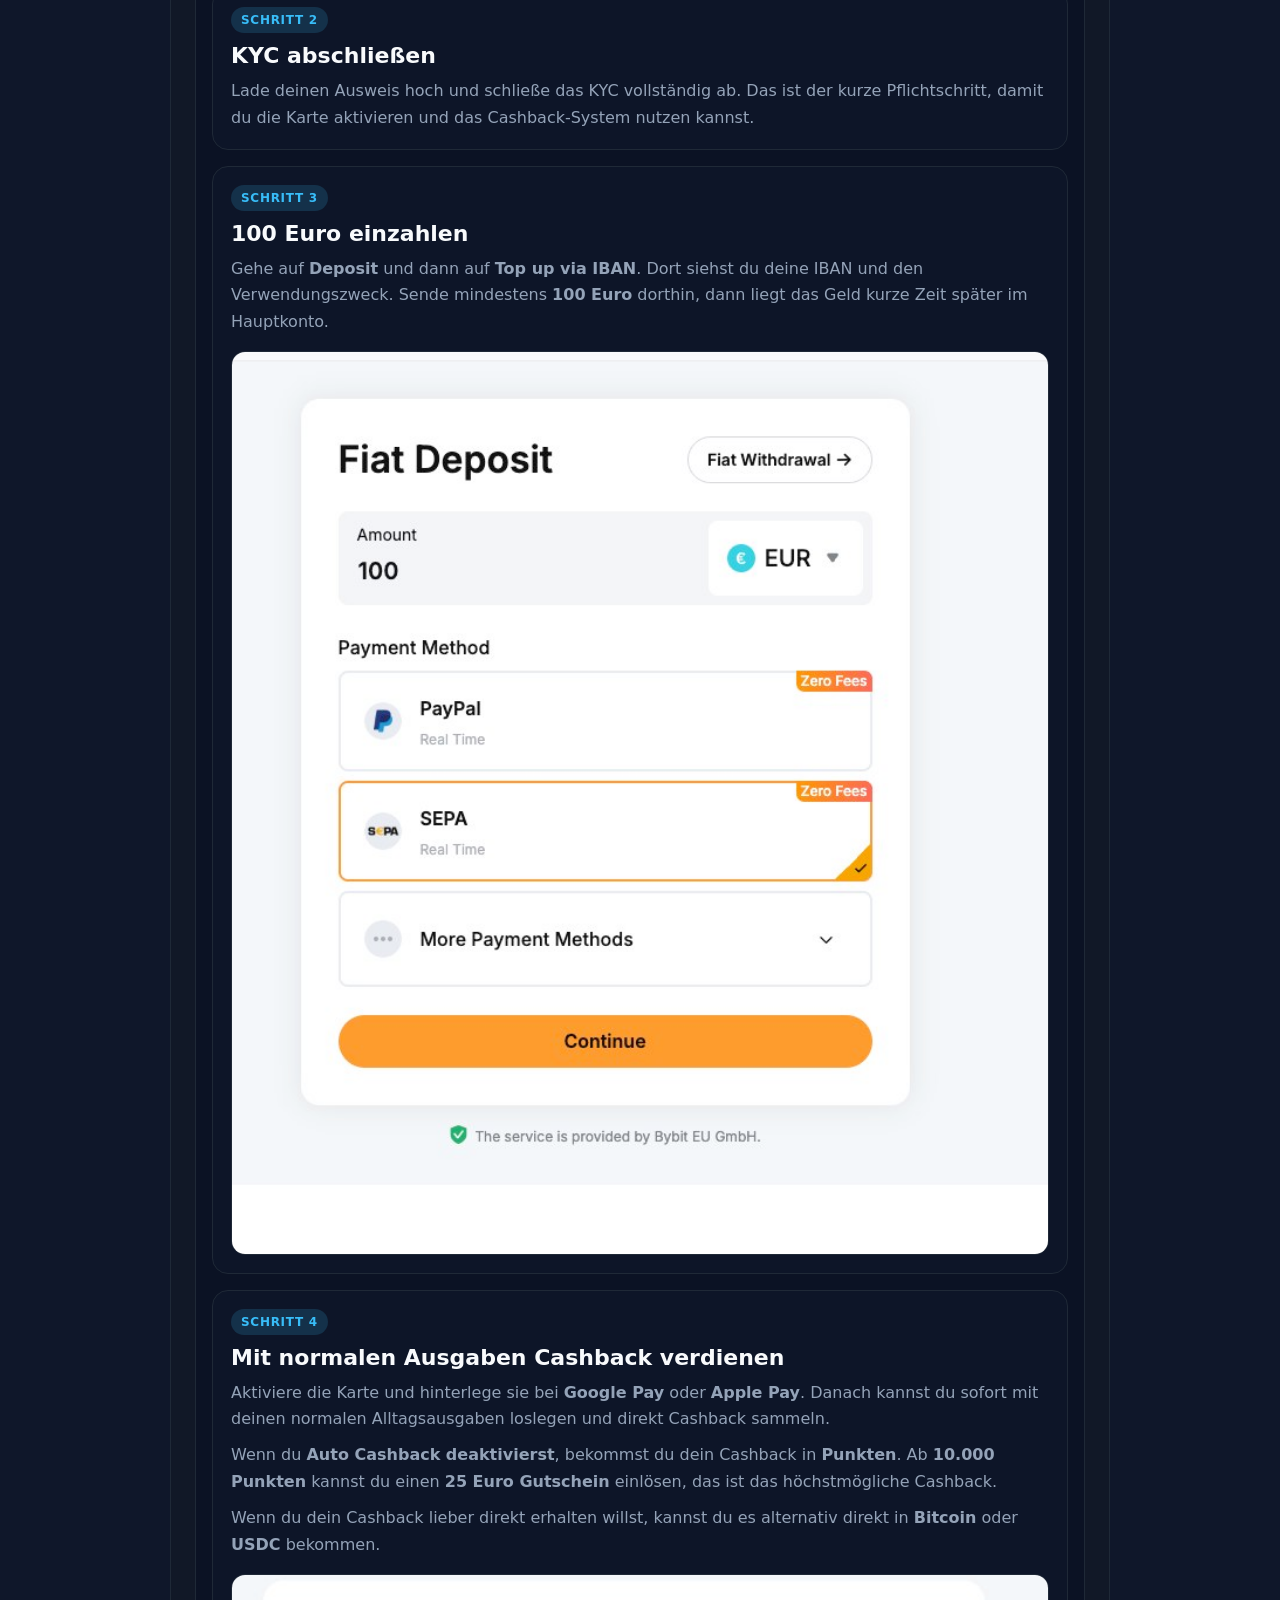
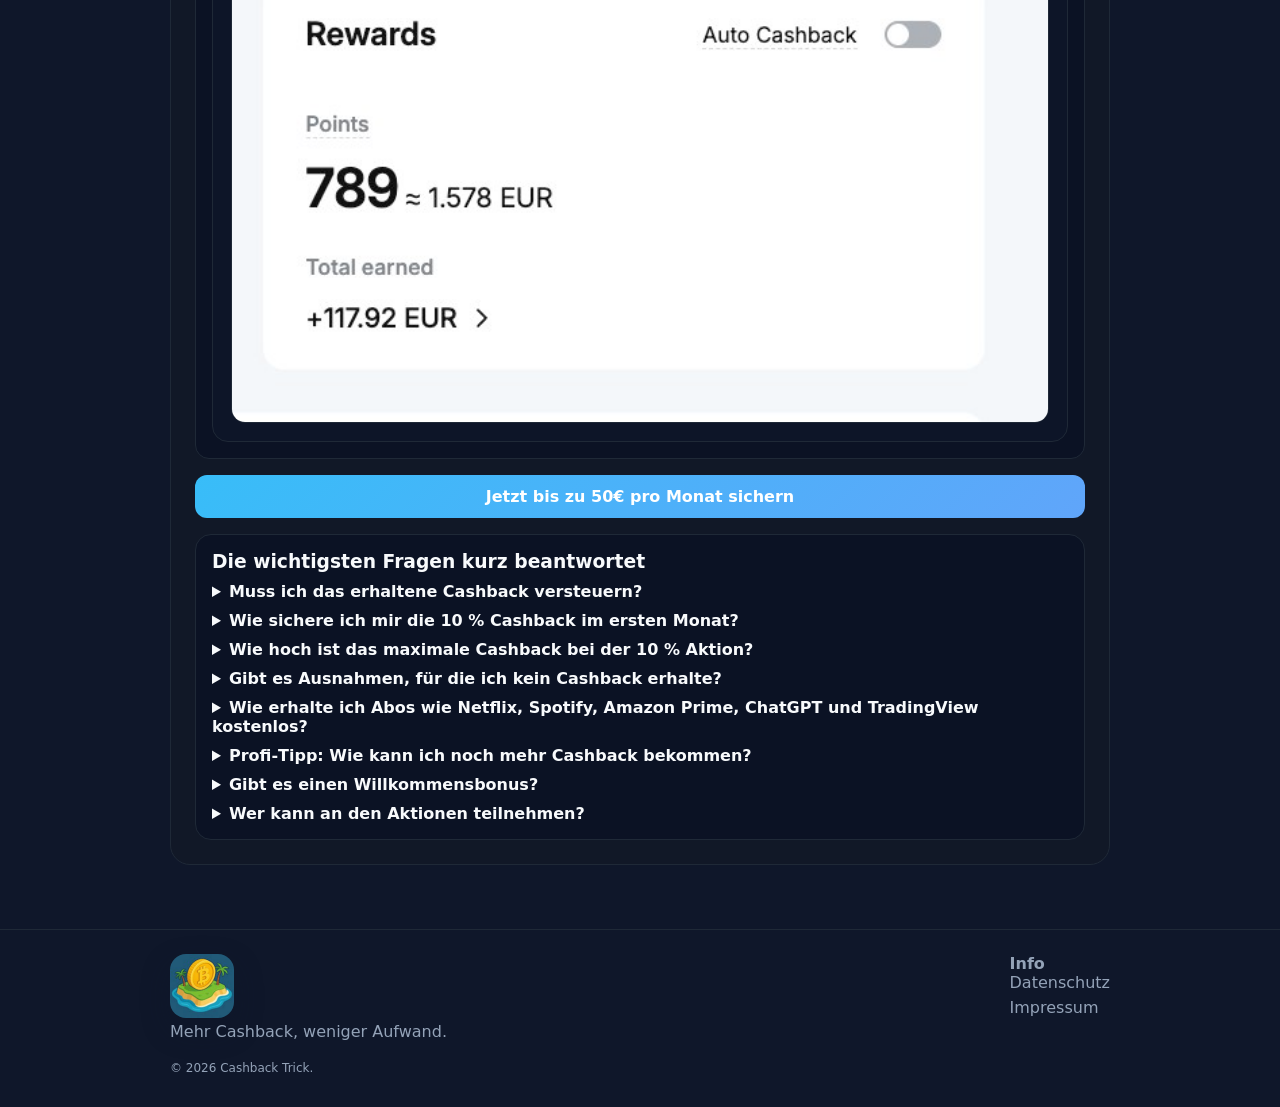
==== commit e38fd141: "Refocus page on cashback outcome" ====
--- a/index.html
+++ b/index.html
@@ -22,31 +22,55 @@
     <section class="section bonus-section" id="bonus">
       <div class="container">
         <div class="section-head">
-          <h2>Cashback‑Trick – persönlich erklärt</h2>
-          <p>Ein einfacher Weg, wie du mit ganz normalen Ausgaben spürbar Cashback sammelst.</p>
+          <h2>Bis zu 600 Euro Cashback im Jahr</h2>
+          <p>Das sind bis zu 50 Euro pro Monat mit Ausgaben, die du sowieso schon hast.</p>
         </div>
 
         <div class="top-picks single bonus-month full">
           <article>
-            <span>Erfahrungs‑Guide</span>
+            <span>Cashback Guide</span>
             <h3>Mit diesem Bitcoin Trick bekomme ich 600 Euro im Jahr</h3>
-            <p>Ich werde häufig gefragt, wie ich das mache – hier ist die klare, einfache Antwort.</p>
+            <p class="lead-copy">Es geht hier nicht darum, einfach nur eine Karte zu bewerben. Es geht darum, dir mit einem simplen Setup jeden Monat direkt Cashback zu sichern.</p>
 
-            <p>Es geht nicht darum, mehr auszugeben. Es geht darum, bestehende Ausgaben klug zu lenken. Wenn du ohnehin Lebensmittel, Drogerie oder Reisen bezahlst, kannst du dir einen Teil davon zurückholen – Monat für Monat.</p>
-            <p>Was mir daran gefällt: Der Prozess ist planbar, transparent und lässt sich leicht in den Alltag einbauen. Du brauchst keine Vorkenntnisse, nur einmal sauber einrichten – danach läuft es fast automatisch.</p>
+            <div class="value-strip">
+              <div class="value-item">
+                <strong>Bis zu 600€ im Jahr</strong>
+                <span>mit normalen Alltagsausgaben</span>
+              </div>
+              <div class="value-item">
+                <strong>Bis zu 50€ pro Monat</strong>
+                <span>wenn du das System aktiv nutzt</span>
+              </div>
+              <div class="value-item">
+                <strong>Einmal einrichten</strong>
+                <span>dann im Alltag ganz normal bezahlen</span>
+              </div>
+            </div>
+
+            <p>Wenn du sowieso Geld für Einkäufe, Reisen, Tanken oder Online-Shopping ausgibst, kannst du dir damit regelmäßig Cashback zurückholen. Die Karte ist nur das Werkzeug, der eigentliche Punkt ist das Ergebnis: jeden Monat mehr Geld zurückbekommen.</p>
 
             <a class="card-link" href="https://www.bybit.eu/cards/?ref=K7WW6ZB&source=applet_invite" target="_blank" rel="noopener">
               <img src="assets/bybit-card.png" alt="Bybit Debitkarte" class="card-image" />
             </a>
 
+            <div class="quick-win-box">
+              <h4>So einfach sieht das Ganze aus</h4>
+              <ul>
+                <li>Einmal anmelden und verifizieren</li>
+                <li>100 Euro per IBAN einzahlen</li>
+                <li>Karte aktivieren und mit normalen Ausgaben bezahlen</li>
+                <li>Direkt Cashback sammeln, bis zu 50 Euro pro Monat</li>
+              </ul>
+            </div>
+
             <div class="bonus-steps">
-              <p><strong>So geht’s Schritt für Schritt:</strong></p>
+              <p><strong>So startest du in wenigen Minuten:</strong></p>
               <div class="step-guide">
                 <div class="step-card">
                   <div class="step-copy">
                     <span class="step-badge">Schritt 1</span>
-                    <h4>Gehe auf die Bybit-Seite und registriere dich</h4>
-                    <p>Öffne zuerst die Bybit Card Seite und klicke auf <strong>„Hol dir deine Karte“</strong>. Im nächsten Schritt klickst du auf <strong>„Registrieren“</strong> und meldest dich mit deiner E-Mail an.</p>
+                    <h4>Zugang freischalten</h4>
+                    <p>Öffne die Bybit Card Seite, klicke auf <strong>„Hol dir deine Karte“</strong> und danach auf <strong>„Registrieren“</strong>. Damit legst du die Grundlage, um dir später direkt Cashback zu sichern.</p>
                   </div>
                   <div class="step-images step-images-two">
                     <a href="https://www.bybit.eu/cards/?ref=K7WW6ZB&source=applet_invite" target="_blank" rel="noopener"><img src="assets/step-1-bybit.jpg" alt="Bybit Card Startseite" class="step-image" /></a>
@@ -57,16 +81,16 @@
                 <div class="step-card">
                   <div class="step-copy">
                     <span class="step-badge">Schritt 2</span>
-                    <h4>Identität bestätigen</h4>
-                    <p>Lade deinen Ausweis hoch und schließe das KYC vollständig ab. Erst danach kannst du die Karte freischalten und später auch das Cashback sauber nutzen.</p>
+                    <h4>KYC abschließen</h4>
+                    <p>Lade deinen Ausweis hoch und schließe das KYC vollständig ab. Das ist der kurze Pflichtschritt, damit du die Karte aktivieren und das Cashback-System nutzen kannst.</p>
                   </div>
                 </div>
 
                 <div class="step-card">
                   <div class="step-copy">
                     <span class="step-badge">Schritt 3</span>
-                    <h4>Per IBAN aufladen</h4>
-                    <p>Gehe auf <strong>Deposit</strong> und dann auf <strong>Top up via IBAN</strong>. Dort wird dir eine IBAN und ein Verwendungszweck angezeigt. Schicke dann mindestens <strong>100 Euro</strong> an diese IBAN. Je nach Bank liegt das Geld nach ein paar Minuten oder nach einigen Tagen im Hauptkonto.</p>
+                    <h4>100 Euro einzahlen</h4>
+                    <p>Gehe auf <strong>Deposit</strong> und dann auf <strong>Top up via IBAN</strong>. Dort siehst du deine IBAN und den Verwendungszweck. Sende mindestens <strong>100 Euro</strong> dorthin, dann liegt das Geld kurze Zeit später im Hauptkonto.</p>
                   </div>
                   <div class="step-images">
                     <a href="https://www.bybit.eu/cards/?ref=K7WW6ZB&source=applet_invite" target="_blank" rel="noopener"><img src="assets/step-3-sepa.jpg" alt="Bybit SEPA Einzahlung" class="step-image" /></a>
@@ -76,10 +100,10 @@
                 <div class="step-card">
                   <div class="step-copy">
                     <span class="step-badge">Schritt 4</span>
-                    <h4>Karte aktivieren und Cashback einstellen</h4>
-                    <p>Aktiviere die Karte und hinterlege sie bei <strong>Google Pay</strong> oder <strong>Apple Pay</strong>. Danach kannst du direkt mit der Karte bezahlen.</p>
-                    <p>Wenn du <strong>Auto Cashback deaktivierst</strong>, wird dir das Cashback in <strong>Punkten</strong> gutgeschrieben. Sobald du <strong>10.000 Punkte</strong> erreicht hast, kannst du einen <strong>25 Euro Gutschein</strong> einlösen, das ist das höchstmögliche Cashback.</p>
-                    <p>Wenn du dein Cashback lieber direkt erhalten willst, kannst du es stattdessen in <strong>Bitcoin</strong> oder <strong>USDC</strong> bekommen.</p>
+                    <h4>Mit normalen Ausgaben Cashback verdienen</h4>
+                    <p>Aktiviere die Karte und hinterlege sie bei <strong>Google Pay</strong> oder <strong>Apple Pay</strong>. Danach kannst du sofort mit deinen normalen Alltagsausgaben loslegen und direkt Cashback sammeln.</p>
+                    <p>Wenn du <strong>Auto Cashback deaktivierst</strong>, bekommst du dein Cashback in <strong>Punkten</strong>. Ab <strong>10.000 Punkten</strong> kannst du einen <strong>25 Euro Gutschein</strong> einlösen, das ist das höchstmögliche Cashback.</p>
+                    <p>Wenn du dein Cashback lieber direkt erhalten willst, kannst du es alternativ direkt in <strong>Bitcoin</strong> oder <strong>USDC</strong> bekommen.</p>
                   </div>
                   <div class="step-images">
                     <a href="https://www.bybit.eu/cards/?ref=K7WW6ZB&source=applet_invite" target="_blank" rel="noopener"><img src="assets/step-4-rewards.jpg" alt="Bybit Rewards und Auto Cashback" class="step-image" /></a>
@@ -87,10 +111,10 @@
                 </div>
               </div>
             </div>
-            <a id="cta" class="btn" href="https://www.bybit.eu/cards/?ref=K7WW6ZB&source=applet_invite" target="_blank" rel="noopener">Jetzt zur Anmeldung</a>
+            <a id="cta" class="btn" href="https://www.bybit.eu/cards/?ref=K7WW6ZB&source=applet_invite" target="_blank" rel="noopener">Jetzt bis zu 50€ pro Monat sichern</a>
 
             <div class="faq-section">
-              <h3>Häufig gestellte Fragen (FAQ) zur Debitkarte</h3>
+              <h3>Die wichtigsten Fragen kurz beantwortet</h3>
               <details>
                 <summary>Muss ich das erhaltene Cashback versteuern?</summary>
                 <p>Das Thema Krypto‑Cashback ist in Deutschland rechtlich derzeit noch eine Grauzone. Es gibt jedoch eine einfache Möglichkeit, auf Nummer sicher zu gehen: Wenn du dir den Gegenwert faktisch in Euro (z. B. als Gutschein) auszahlen lässt, sollte dies in der Regel steuerfrei sein. So stellst du das in der App ein: Gehe in die Einstellungen zum Bereich „My Rewards“. Deaktiviere die Funktion „Automatisches Cashback“. Dein Cashback wird nun nicht mehr direkt in USDC ausgeschüttet, sondern du sammelst stattdessen Punkte. Sobald du 10.000 Punkte erreicht hast, kannst du diese gegen einen 25 € Gutschein eintauschen. Hinweis: Dies stellt keine verbindliche Steuerberatung dar. Im Zweifel solltest du immer einen Steuerberater konsultieren.</p>
--- a/styles.css
+++ b/styles.css
@@ -100,6 +100,58 @@
 }
 
 .section-head p {
+  color: var(--muted);
+}
+
+.lead-copy {
+  font-size: 18px;
+  color: #dbeafe;
+  line-height: 1.65;
+}
+
+.value-strip {
+  display: grid;
+  grid-template-columns: repeat(3, minmax(0, 1fr));
+  gap: 14px;
+}
+
+.value-item {
+  background: linear-gradient(180deg, rgba(56, 189, 248, 0.12), rgba(15, 23, 42, 0.4));
+  border: 1px solid rgba(56, 189, 248, 0.22);
+  border-radius: 16px;
+  padding: 16px;
+  display: grid;
+  gap: 6px;
+}
+
+.value-item strong {
+  font-size: 18px;
+  color: var(--text);
+}
+
+.value-item span {
+  color: var(--muted);
+  font-size: 14px;
+  line-height: 1.5;
+}
+
+.quick-win-box {
+  background: rgba(56, 189, 248, 0.08);
+  border: 1px solid rgba(56, 189, 248, 0.2);
+  border-radius: 16px;
+  padding: 18px;
+}
+
+.quick-win-box h4 {
+  color: var(--text);
+  margin-bottom: 10px;
+  font-size: 20px;
+}
+
+.quick-win-box ul {
+  padding-left: 20px;
+  display: grid;
+  gap: 8px;
   color: var(--muted);
 }
 
@@ -278,6 +330,10 @@
     font-size: 24px;
   }
 
+  .value-strip {
+    grid-template-columns: 1fr;
+  }
+
   .step-images-two {
     grid-template-columns: 1fr;
   }
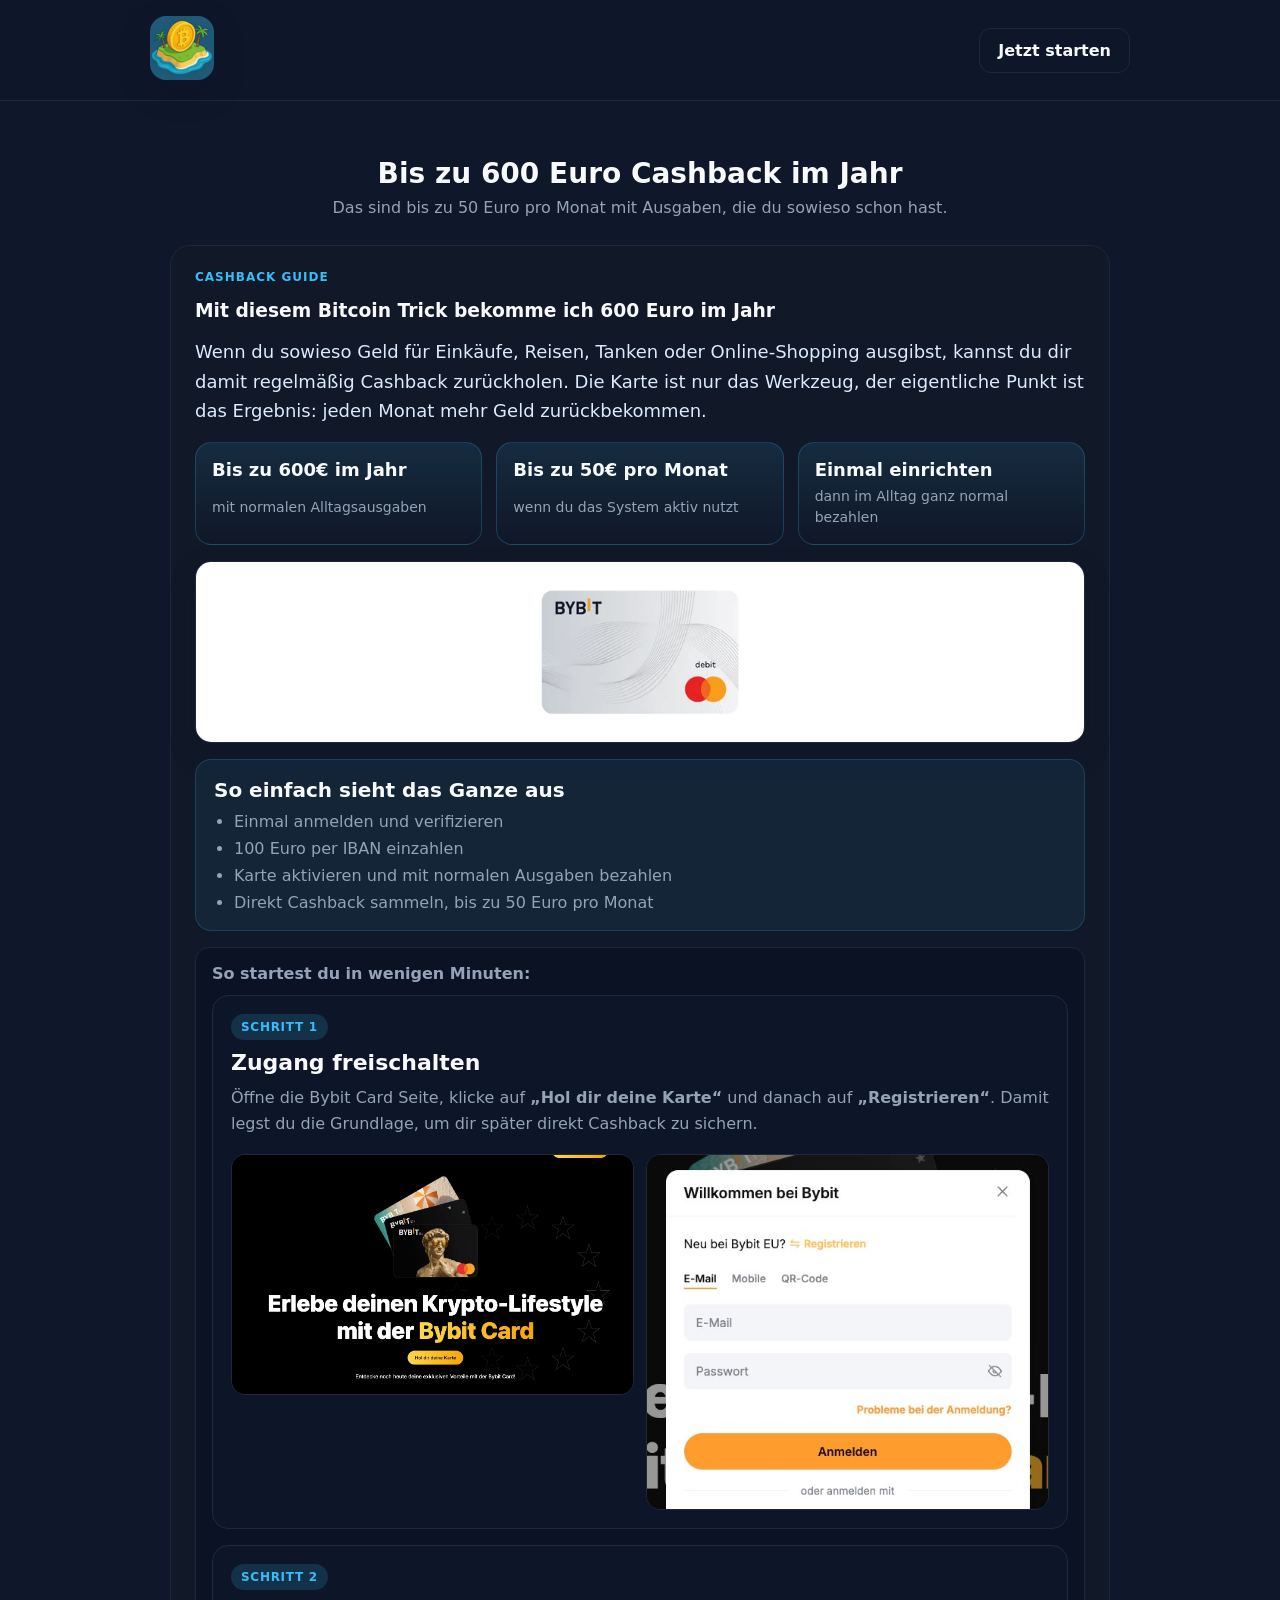
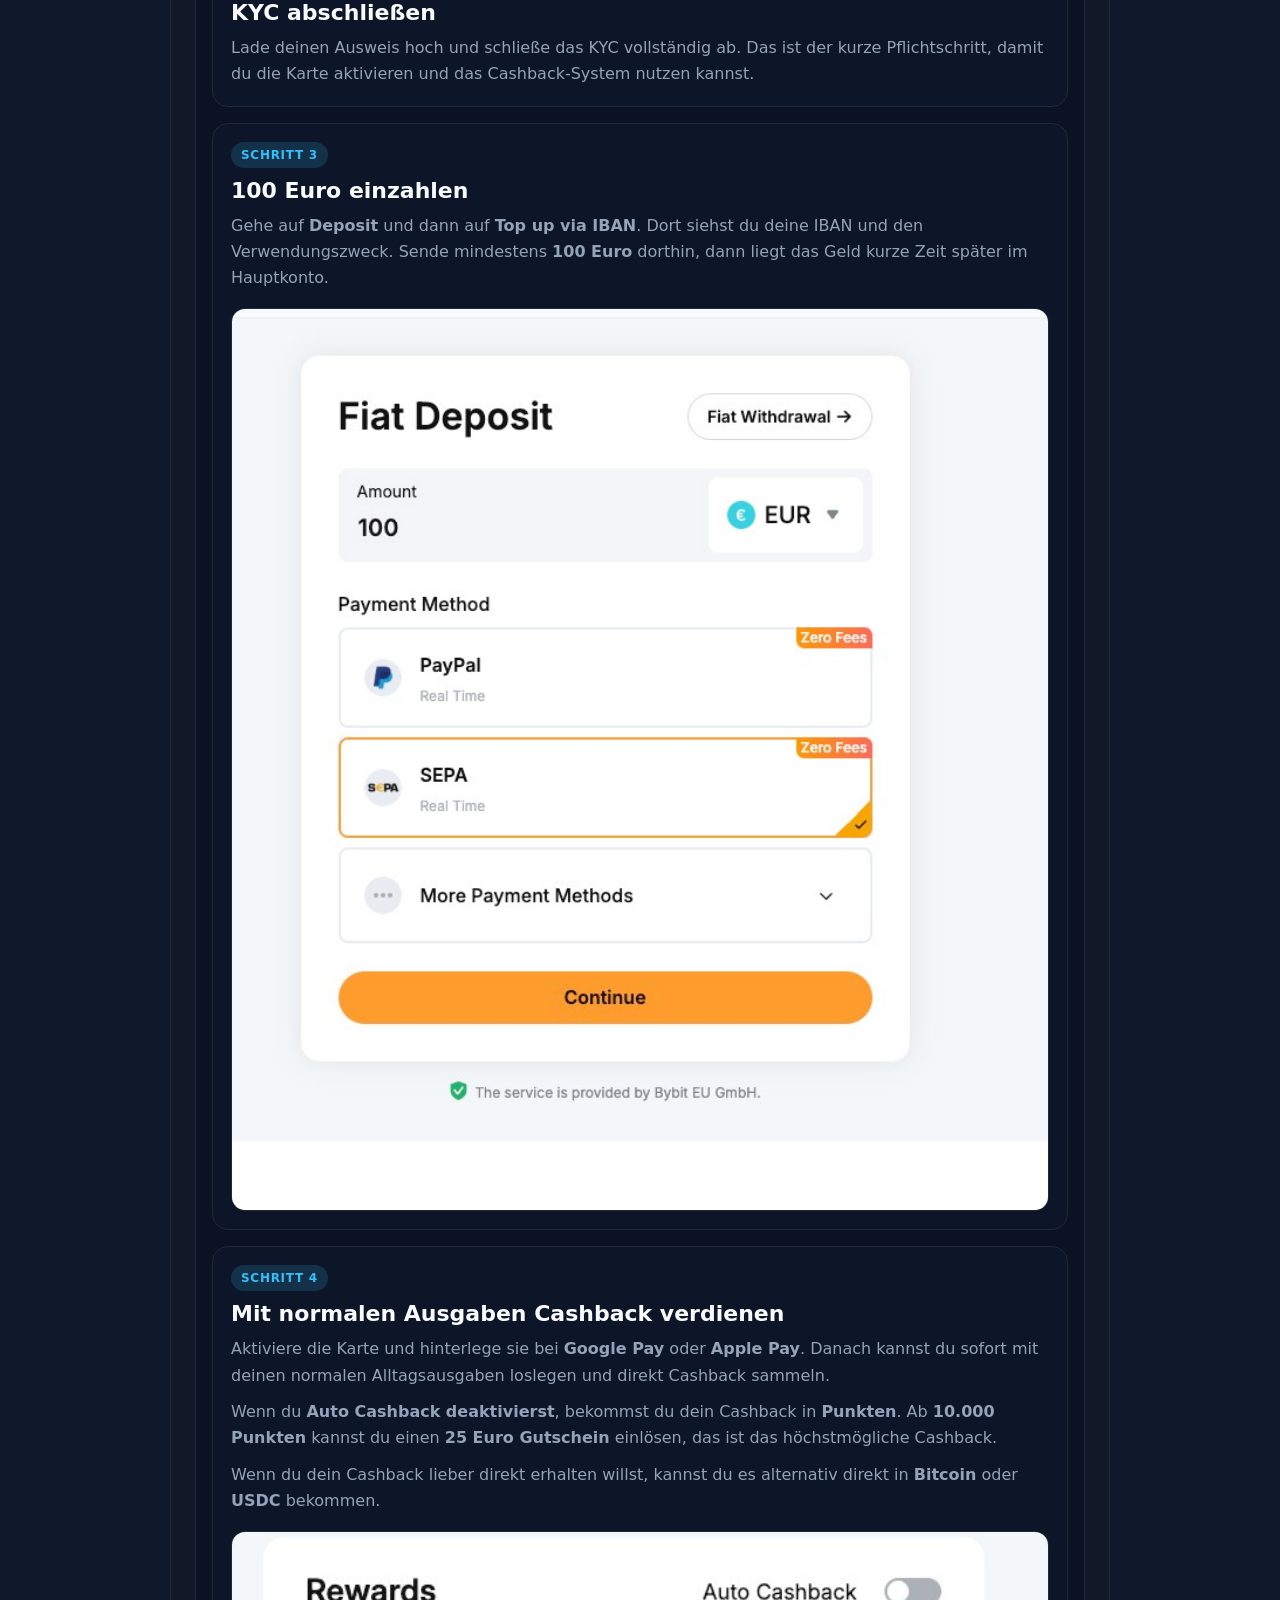
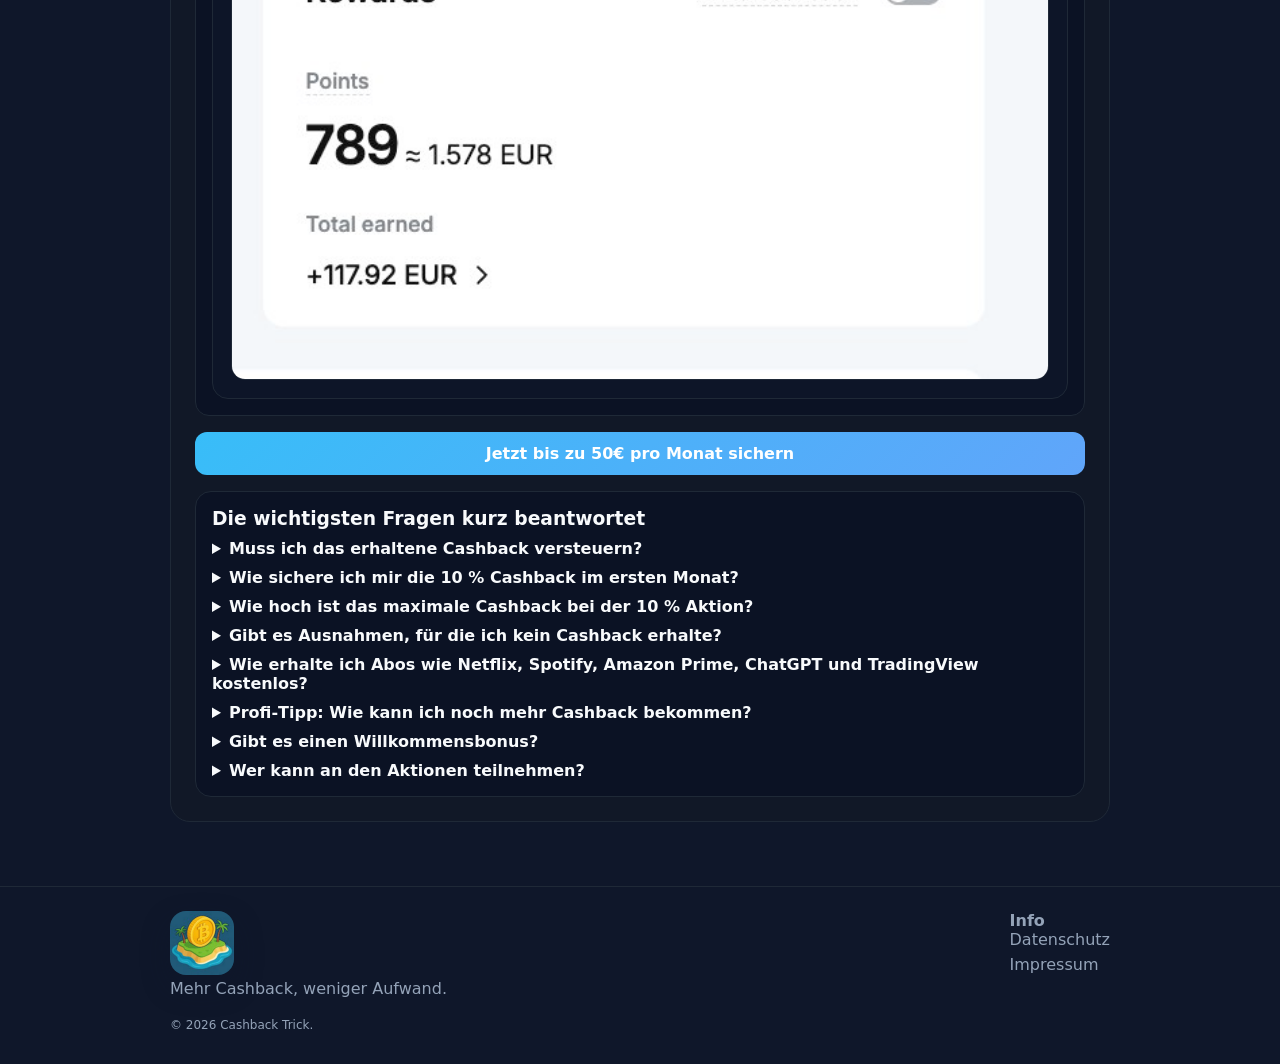
==== commit 10e0bb9a: "Update cashback lead copy" ====
--- a/index.html
+++ b/index.html
@@ -30,7 +30,7 @@
           <article>
             <span>Cashback Guide</span>
             <h3>Mit diesem Bitcoin Trick bekomme ich 600 Euro im Jahr</h3>
-            <p class="lead-copy">Es geht hier nicht darum, einfach nur eine Karte zu bewerben. Es geht darum, dir mit einem simplen Setup jeden Monat direkt Cashback zu sichern.</p>
+            <p class="lead-copy">Wenn du sowieso Geld für Einkäufe, Reisen, Tanken oder Online-Shopping ausgibst, kannst du dir damit regelmäßig Cashback zurückholen. Die Karte ist nur das Werkzeug, der eigentliche Punkt ist das Ergebnis: jeden Monat mehr Geld zurückbekommen.</p>
 
             <div class="value-strip">
               <div class="value-item">
@@ -46,8 +46,6 @@
                 <span>dann im Alltag ganz normal bezahlen</span>
               </div>
             </div>
-
-            <p>Wenn du sowieso Geld für Einkäufe, Reisen, Tanken oder Online-Shopping ausgibst, kannst du dir damit regelmäßig Cashback zurückholen. Die Karte ist nur das Werkzeug, der eigentliche Punkt ist das Ergebnis: jeden Monat mehr Geld zurückbekommen.</p>
 
             <a class="card-link" href="https://www.bybit.eu/cards/?ref=K7WW6ZB&source=applet_invite" target="_blank" rel="noopener">
               <img src="assets/bybit-card.png" alt="Bybit Debitkarte" class="card-image" />
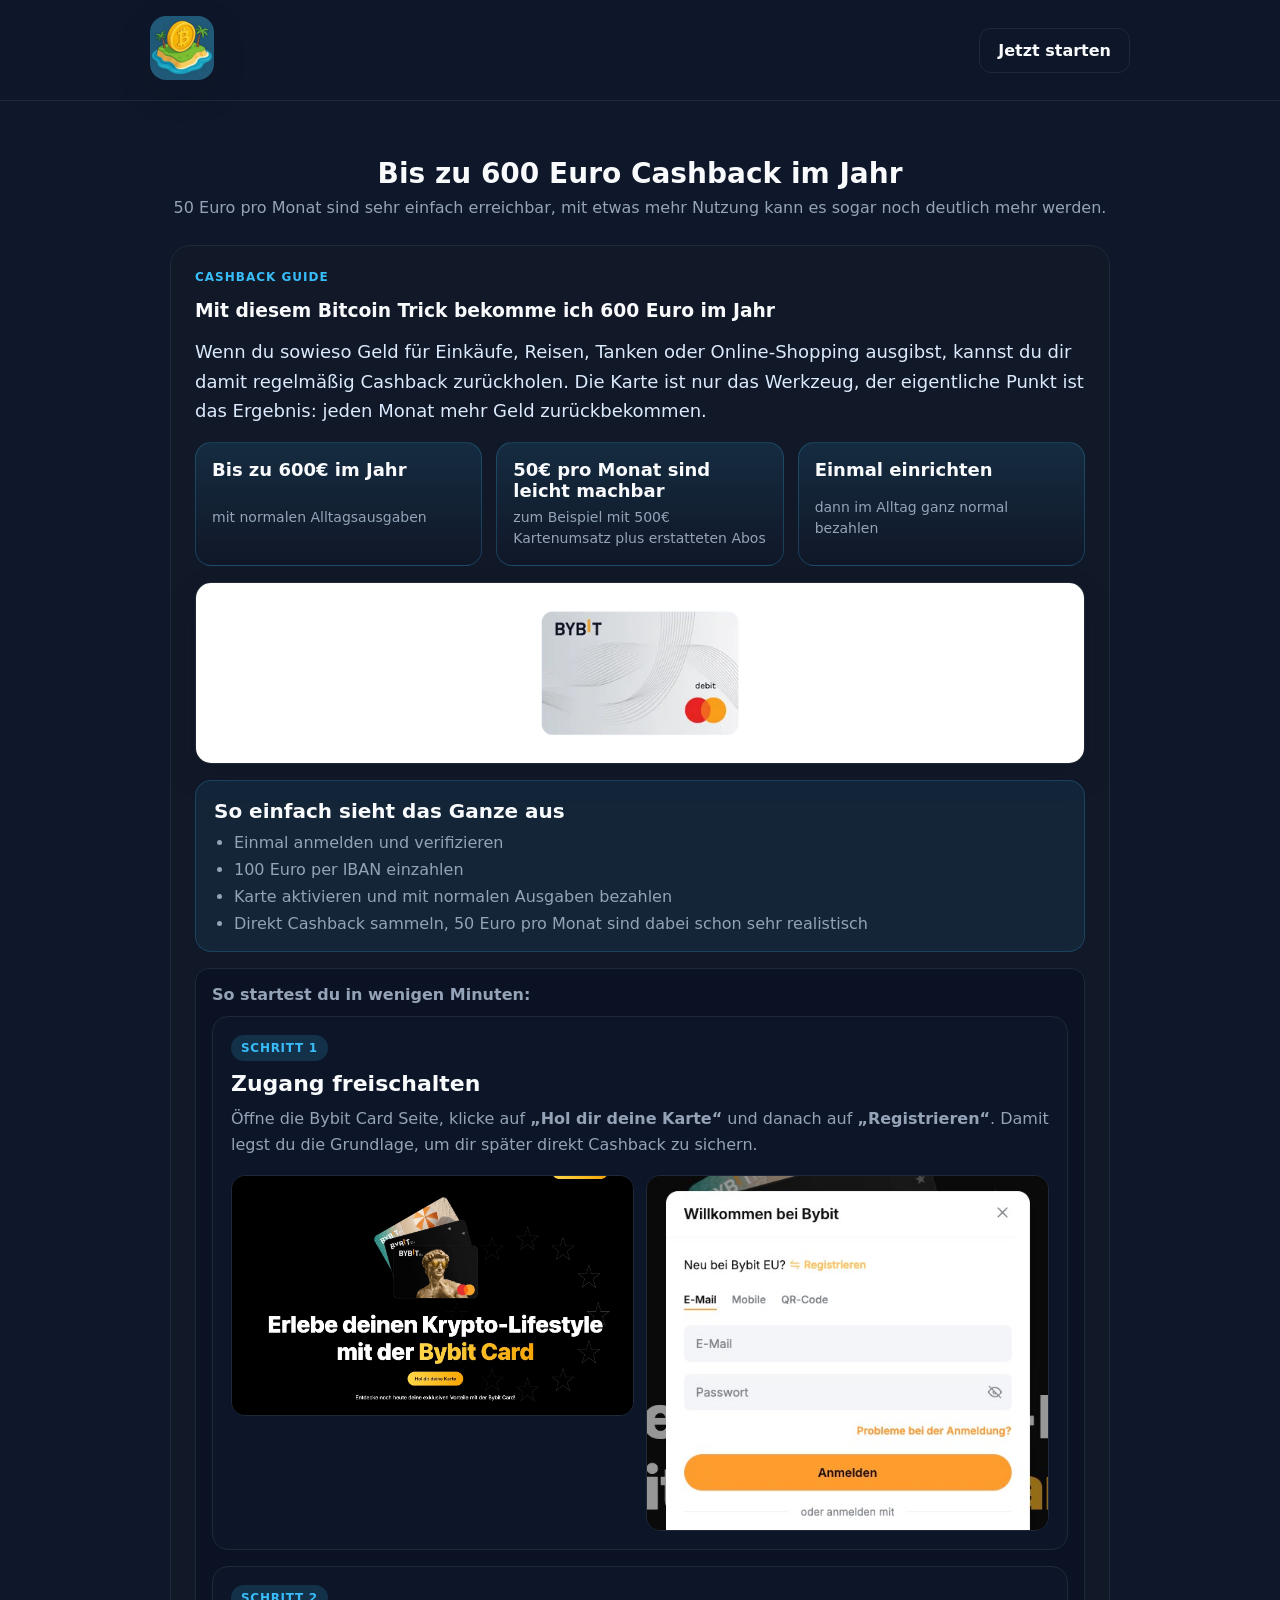
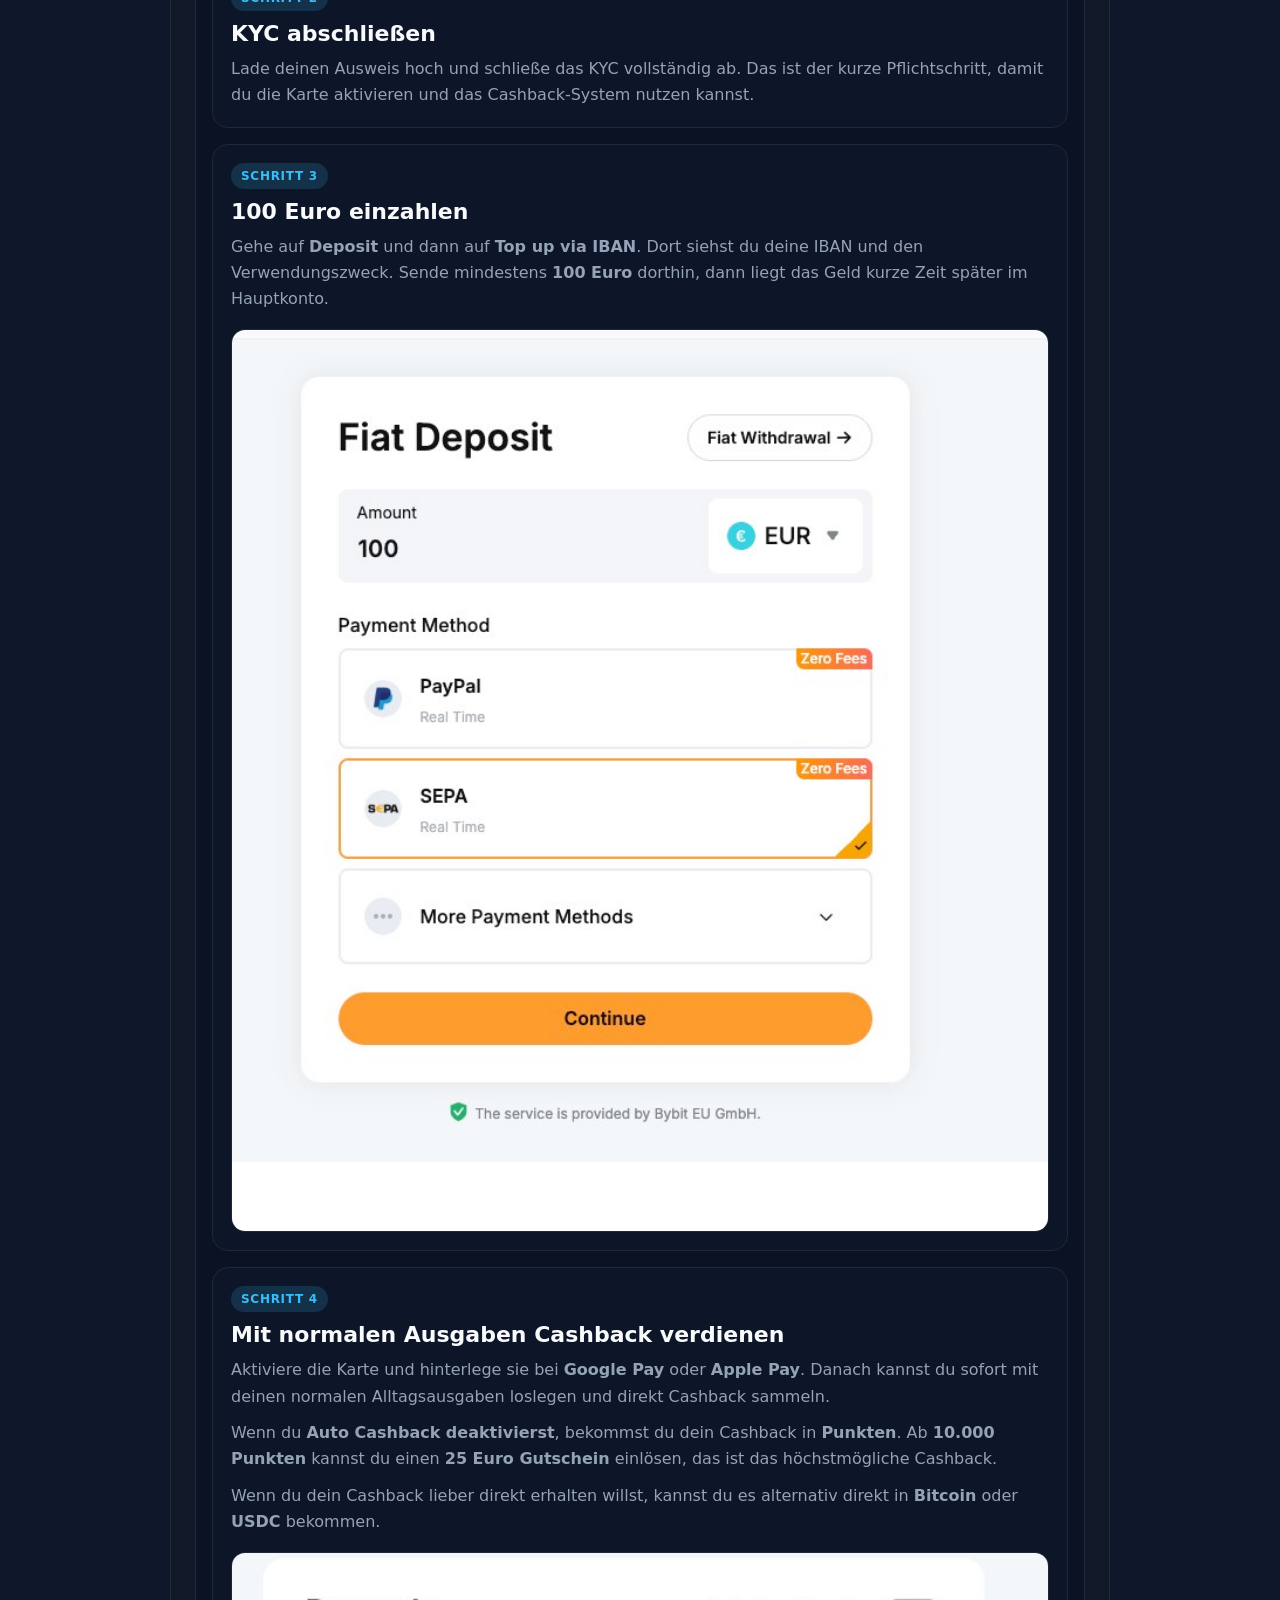
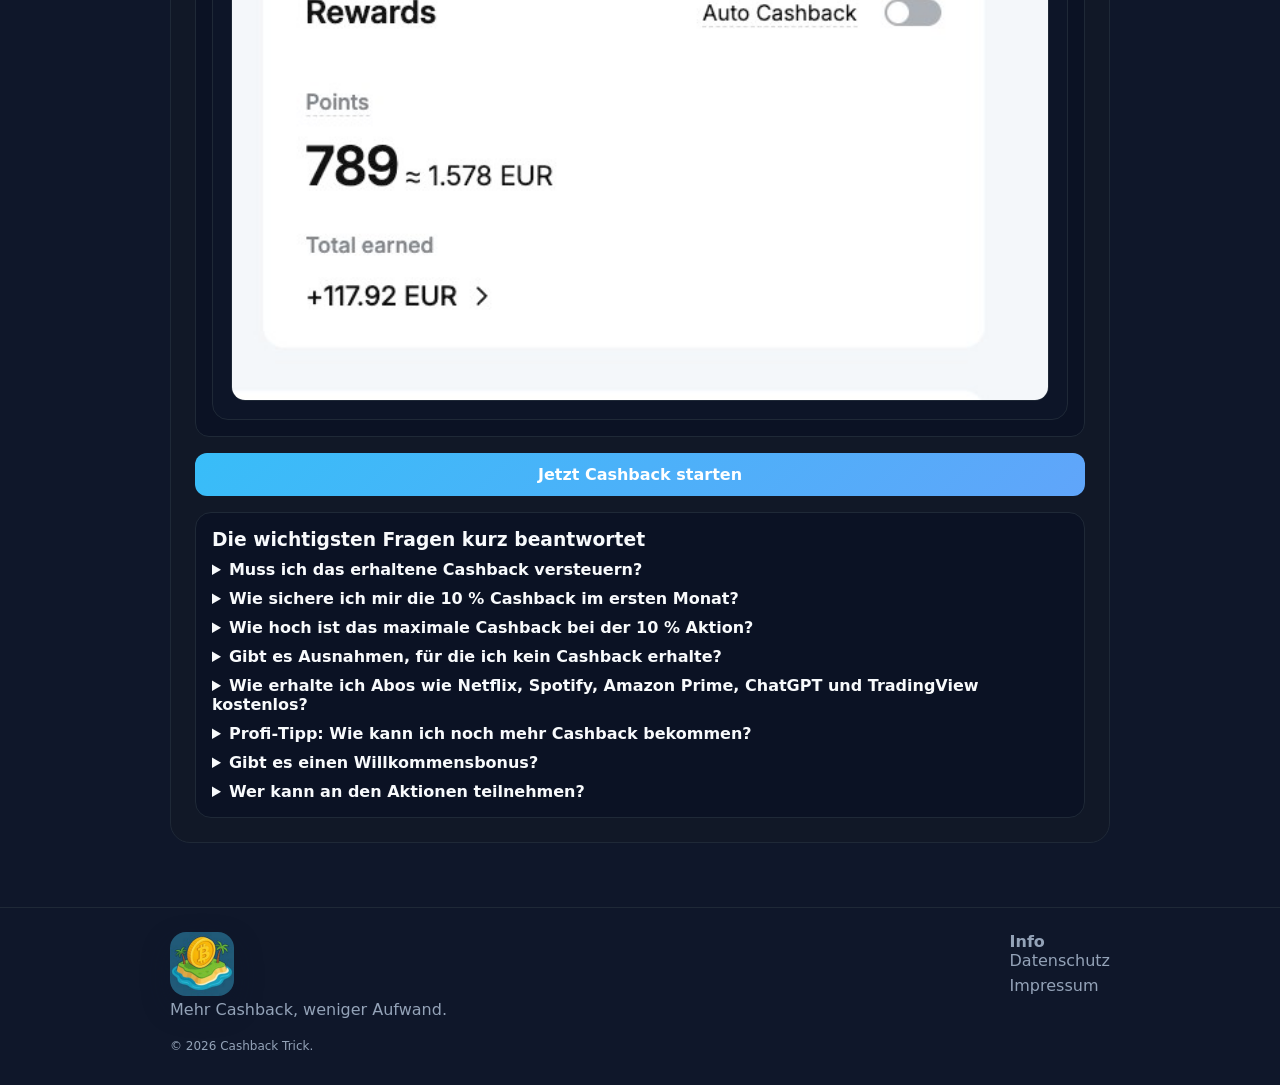
==== commit 2e2398ae: "Clarify cashback potential" ====
--- a/index.html
+++ b/index.html
@@ -23,7 +23,7 @@
       <div class="container">
         <div class="section-head">
           <h2>Bis zu 600 Euro Cashback im Jahr</h2>
-          <p>Das sind bis zu 50 Euro pro Monat mit Ausgaben, die du sowieso schon hast.</p>
+          <p>50 Euro pro Monat sind sehr einfach erreichbar, mit etwas mehr Nutzung kann es sogar noch deutlich mehr werden.</p>
         </div>
 
         <div class="top-picks single bonus-month full">
@@ -38,8 +38,8 @@
                 <span>mit normalen Alltagsausgaben</span>
               </div>
               <div class="value-item">
-                <strong>Bis zu 50€ pro Monat</strong>
-                <span>wenn du das System aktiv nutzt</span>
+                <strong>50€ pro Monat sind leicht machbar</strong>
+                <span>zum Beispiel mit 500€ Kartenumsatz plus erstatteten Abos</span>
               </div>
               <div class="value-item">
                 <strong>Einmal einrichten</strong>
@@ -57,7 +57,7 @@
                 <li>Einmal anmelden und verifizieren</li>
                 <li>100 Euro per IBAN einzahlen</li>
                 <li>Karte aktivieren und mit normalen Ausgaben bezahlen</li>
-                <li>Direkt Cashback sammeln, bis zu 50 Euro pro Monat</li>
+                <li>Direkt Cashback sammeln, 50 Euro pro Monat sind dabei schon sehr realistisch</li>
               </ul>
             </div>
 
@@ -109,7 +109,7 @@
                 </div>
               </div>
             </div>
-            <a id="cta" class="btn" href="https://www.bybit.eu/cards/?ref=K7WW6ZB&source=applet_invite" target="_blank" rel="noopener">Jetzt bis zu 50€ pro Monat sichern</a>
+            <a id="cta" class="btn" href="https://www.bybit.eu/cards/?ref=K7WW6ZB&source=applet_invite" target="_blank" rel="noopener">Jetzt Cashback starten</a>
 
             <div class="faq-section">
               <h3>Die wichtigsten Fragen kurz beantwortet</h3>
@@ -131,7 +131,7 @@
               </details>
               <details>
                 <summary>Wie erhalte ich Abos wie Netflix, Spotify, Amazon Prime, ChatGPT und TradingView kostenlos?</summary>
-                <p>Du kannst dir die Kosten für verschiedene beliebte Abonnements dauerhaft erstatten lassen. Die Bedingung dafür ist ganz einfach: Du musst im ersten Monat nach Erhalt der Karte einen Umsatz von mindestens 500 € erreichen. Sobald du das geschafft hast, qualifizierst du dich für den Alpha‑Status und bekommst im nächsten Monat Dienste wie Netflix, Spotify, TradingView, Amazon Prime und ChatGPT 100 % erstattet, wenn du sie mit der Karte bezahlst. Wichtig: Der Maximalbetrag für alle Erstattungen zusammen ist im Alpha‑Status auf 50 € (pro Monat) gedeckelt.</p>
+                <p>Du kannst dir die Kosten für verschiedene beliebte Abonnements dauerhaft erstatten lassen. Die Bedingung dafür ist ganz einfach: Du musst im ersten Monat nach Erhalt der Karte einen Umsatz von mindestens 500 € erreichen. Sobald du das geschafft hast, qualifizierst du dich für den Alpha‑Status und bekommst im nächsten Monat Dienste wie Netflix, Spotify, TradingView, Amazon Prime und ChatGPT 100 % erstattet, wenn du sie mit der Karte bezahlst. Genau deshalb sind 50 € pro Monat schon sehr einfach erreichbar, wenn du z. B. 500 € im Monat über die Karte laufen lässt und zusätzlich solche Abos darüber bezahlst.</p>
               </details>
               <details>
                 <summary>Profi‑Tipp: Wie kann ich noch mehr Cashback bekommen?</summary>
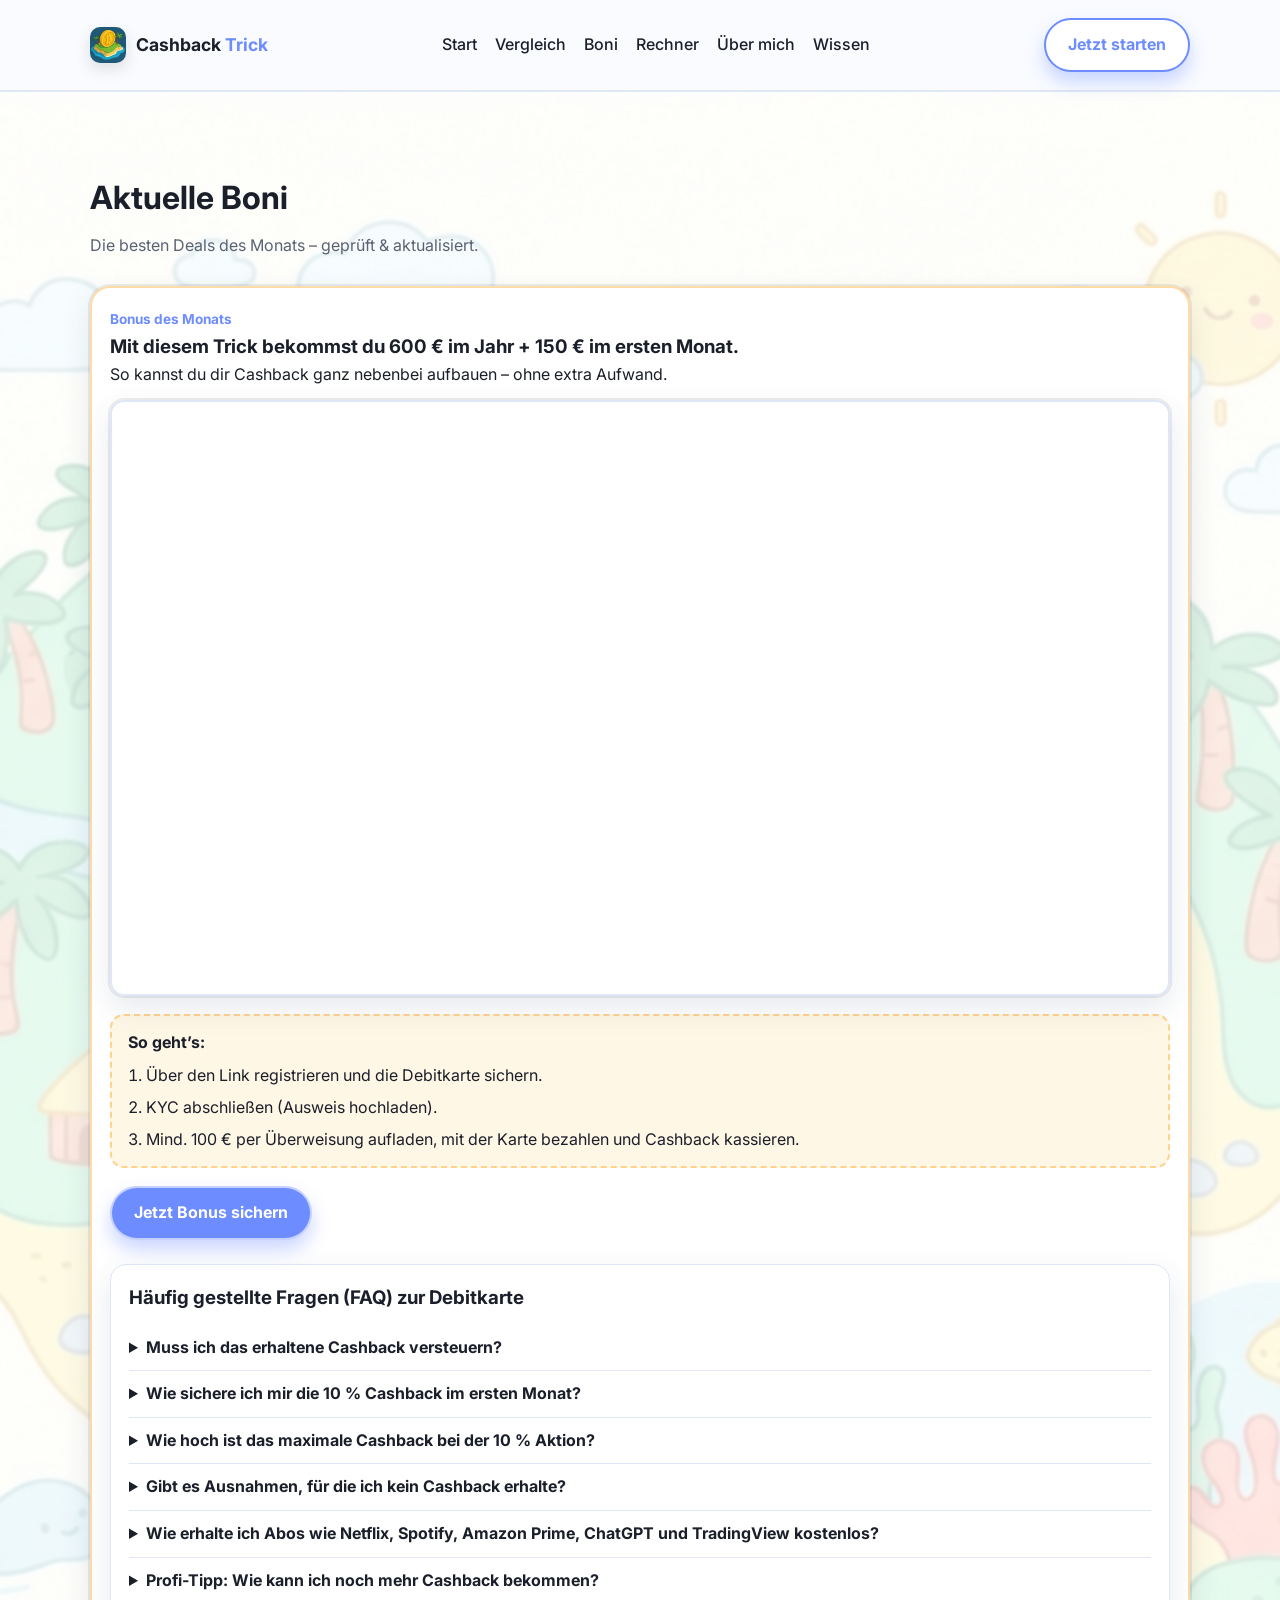
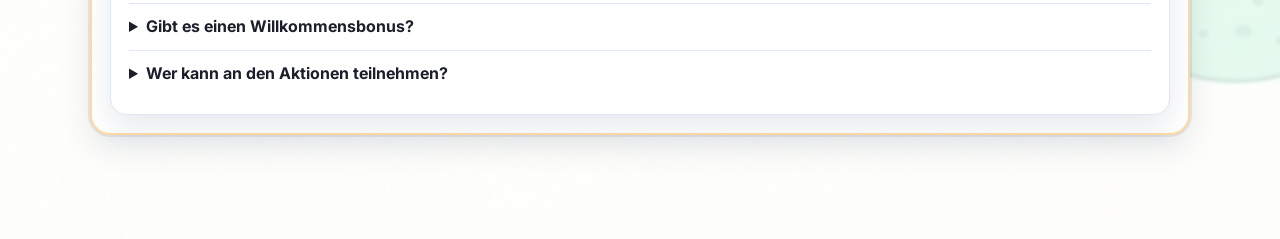
==== commit c3ffecb1: "Mirror bonus-style cashback page" ====
--- a/index.html
+++ b/index.html
@@ -3,17 +3,36 @@
 <head>
   <meta charset="utf-8" />
   <meta name="viewport" content="width=device-width, initial-scale=1" />
-  <title>Cashback Trick</title>
-  <meta name="description" content="Cashback Trick – die wichtigsten Schritte für mehr Cashback" />
+  <link rel="icon" href="/assets/favicon.ico" />
+  <link rel="apple-touch-icon" href="/assets/images/favicon.png" />
+  <title>Cashback Trick | Aktuelle Boni</title>
+  <meta name="description" content="Aktuelle Boni & Deals der Woche – geprüft und aktualisiert." />
+  <meta name="robots" content="noindex,nofollow" />
+  <link rel="preconnect" href="https://fonts.googleapis.com">
+  <link rel="preconnect" href="https://fonts.gstatic.com" crossorigin>
+  <link href="https://fonts.googleapis.com/css2?family=Inter:wght@300;400;500;600;700;800&family=Comic+Neue:wght@400;700&display=swap" rel="stylesheet">
   <link rel="stylesheet" href="styles.css" />
 </head>
 <body>
   <header class="site-header">
     <div class="container header-grid">
-      <div class="logo">
-        <span class="logo-mark"><img src="assets/logo.png" alt="Cashback Trick Logo" /></span>
-        <span></span>
-      </div>
+      <a class="logo" href="#">
+        <span class="logo-mark"><img src="/assets/images/favicon.png" alt="Cashback Trick Logo" /></span>
+        <span>Cashback <strong>Trick</strong></span>
+      </a>
+      <nav class="nav">
+        <a href="#">Start</a>
+        <a href="#">Vergleich</a>
+        <a href="#">Boni</a>
+        <a href="#">Rechner</a>
+        <a href="#">Über mich</a>
+        <a href="#">Wissen</a>
+      </nav>
+      <button class="nav-toggle" aria-label="Menü öffnen" aria-expanded="false">
+        <svg viewBox="0 0 24 24" aria-hidden="true">
+          <path d="M4 6h16M4 12h16M4 18h16" stroke="currentColor" stroke-width="2" stroke-linecap="round"/>
+        </svg>
+      </button>
       <a class="btn btn-outline" href="#cta">Jetzt starten</a>
     </div>
   </header>
@@ -22,104 +41,36 @@
     <section class="section bonus-section" id="bonus">
       <div class="container">
         <div class="section-head">
-          <h2>Bis zu 600 Euro Cashback im Jahr</h2>
-          <p>50 Euro pro Monat sind sehr einfach erreichbar, mit etwas mehr Nutzung kann es sogar noch deutlich mehr werden.</p>
+          <h2>Aktuelle Boni</h2>
+          <p>Die besten Deals des Monats – geprüft & aktualisiert.</p>
         </div>
-
         <div class="top-picks single bonus-month full">
           <article>
-            <span>Cashback Guide</span>
-            <h3>Mit diesem Bitcoin Trick bekomme ich 600 Euro im Jahr</h3>
-            <p class="lead-copy">Wenn du sowieso Geld für Einkäufe, Reisen, Tanken oder Online-Shopping ausgibst, kannst du dir damit regelmäßig Cashback zurückholen. Die Karte ist nur das Werkzeug, der eigentliche Punkt ist das Ergebnis: jeden Monat mehr Geld zurückbekommen.</p>
-
-            <div class="value-strip">
-              <div class="value-item">
-                <strong>Bis zu 600€ im Jahr</strong>
-                <span>mit normalen Alltagsausgaben</span>
-              </div>
-              <div class="value-item">
-                <strong>50€ pro Monat sind leicht machbar</strong>
-                <span>zum Beispiel mit 500€ Kartenumsatz plus erstatteten Abos</span>
-              </div>
-              <div class="value-item">
-                <strong>Einmal einrichten</strong>
-                <span>dann im Alltag ganz normal bezahlen</span>
-              </div>
+            <span>Bonus des Monats</span>
+            <h3>Mit diesem Trick bekommst du 600 € im Jahr + 150 € im ersten Monat.</h3>
+            <p>So kannst du dir Cashback ganz nebenbei aufbauen – ohne extra Aufwand.</p>
+            <div class="video-embed full">
+              <iframe src="https://www.youtube-nocookie.com/embed/AnVxz2y-g60?rel=0&modestbranding=1&iv_load_policy=3" title="Cashback Trick Video" frameborder="0" allow="accelerometer; autoplay; clipboard-write; encrypted-media; gyroscope; picture-in-picture" allowfullscreen></iframe>
             </div>
-
-            <a class="card-link" href="https://www.bybit.eu/cards/?ref=K7WW6ZB&source=applet_invite" target="_blank" rel="noopener">
-              <img src="assets/bybit-card.png" alt="Bybit Debitkarte" class="card-image" />
-            </a>
-
-            <div class="quick-win-box">
-              <h4>So einfach sieht das Ganze aus</h4>
-              <ul>
-                <li>Einmal anmelden und verifizieren</li>
-                <li>100 Euro per IBAN einzahlen</li>
-                <li>Karte aktivieren und mit normalen Ausgaben bezahlen</li>
-                <li>Direkt Cashback sammeln, 50 Euro pro Monat sind dabei schon sehr realistisch</li>
-              </ul>
+            <div class="bonus-steps">
+              <p><strong>So geht’s:</strong></p>
+              <ol>
+                <li>Über den Link registrieren und die Debitkarte sichern.</li>
+                <li>KYC abschließen (Ausweis hochladen).</li>
+                <li>Mind. 100 € per Überweisung aufladen, mit der Karte bezahlen und Cashback kassieren.</li>
+              </ol>
             </div>
-
-            <div class="bonus-steps">
-              <p><strong>So startest du in wenigen Minuten:</strong></p>
-              <div class="step-guide">
-                <div class="step-card">
-                  <div class="step-copy">
-                    <span class="step-badge">Schritt 1</span>
-                    <h4>Zugang freischalten</h4>
-                    <p>Öffne die Bybit Card Seite, klicke auf <strong>„Hol dir deine Karte“</strong> und danach auf <strong>„Registrieren“</strong>. Damit legst du die Grundlage, um dir später direkt Cashback zu sichern.</p>
-                  </div>
-                  <div class="step-images step-images-two">
-                    <a href="https://www.bybit.eu/cards/?ref=K7WW6ZB&source=applet_invite" target="_blank" rel="noopener"><img src="assets/step-1-bybit.jpg" alt="Bybit Card Startseite" class="step-image" /></a>
-                    <a href="https://www.bybit.eu/cards/?ref=K7WW6ZB&source=applet_invite" target="_blank" rel="noopener"><img src="assets/step-1-register.jpg" alt="Bybit Registrierung" class="step-image" /></a>
-                  </div>
-                </div>
-
-                <div class="step-card">
-                  <div class="step-copy">
-                    <span class="step-badge">Schritt 2</span>
-                    <h4>KYC abschließen</h4>
-                    <p>Lade deinen Ausweis hoch und schließe das KYC vollständig ab. Das ist der kurze Pflichtschritt, damit du die Karte aktivieren und das Cashback-System nutzen kannst.</p>
-                  </div>
-                </div>
-
-                <div class="step-card">
-                  <div class="step-copy">
-                    <span class="step-badge">Schritt 3</span>
-                    <h4>100 Euro einzahlen</h4>
-                    <p>Gehe auf <strong>Deposit</strong> und dann auf <strong>Top up via IBAN</strong>. Dort siehst du deine IBAN und den Verwendungszweck. Sende mindestens <strong>100 Euro</strong> dorthin, dann liegt das Geld kurze Zeit später im Hauptkonto.</p>
-                  </div>
-                  <div class="step-images">
-                    <a href="https://www.bybit.eu/cards/?ref=K7WW6ZB&source=applet_invite" target="_blank" rel="noopener"><img src="assets/step-3-sepa.jpg" alt="Bybit SEPA Einzahlung" class="step-image" /></a>
-                  </div>
-                </div>
-
-                <div class="step-card">
-                  <div class="step-copy">
-                    <span class="step-badge">Schritt 4</span>
-                    <h4>Mit normalen Ausgaben Cashback verdienen</h4>
-                    <p>Aktiviere die Karte und hinterlege sie bei <strong>Google Pay</strong> oder <strong>Apple Pay</strong>. Danach kannst du sofort mit deinen normalen Alltagsausgaben loslegen und direkt Cashback sammeln.</p>
-                    <p>Wenn du <strong>Auto Cashback deaktivierst</strong>, bekommst du dein Cashback in <strong>Punkten</strong>. Ab <strong>10.000 Punkten</strong> kannst du einen <strong>25 Euro Gutschein</strong> einlösen, das ist das höchstmögliche Cashback.</p>
-                    <p>Wenn du dein Cashback lieber direkt erhalten willst, kannst du es alternativ direkt in <strong>Bitcoin</strong> oder <strong>USDC</strong> bekommen.</p>
-                  </div>
-                  <div class="step-images">
-                    <a href="https://www.bybit.eu/cards/?ref=K7WW6ZB&source=applet_invite" target="_blank" rel="noopener"><img src="assets/step-4-rewards.jpg" alt="Bybit Rewards und Auto Cashback" class="step-image" /></a>
-                  </div>
-                </div>
-              </div>
-            </div>
-            <a id="cta" class="btn" href="https://www.bybit.eu/cards/?ref=K7WW6ZB&source=applet_invite" target="_blank" rel="noopener">Jetzt Cashback starten</a>
+            <a id="cta" class="btn" href="https://www.bybit.eu/cards/?ref=K7WW6ZB&source=applet_invite" target="_blank" rel="noopener">Jetzt Bonus sichern</a>
 
             <div class="faq-section">
-              <h3>Die wichtigsten Fragen kurz beantwortet</h3>
+              <h3>Häufig gestellte Fragen (FAQ) zur Debitkarte</h3>
               <details>
                 <summary>Muss ich das erhaltene Cashback versteuern?</summary>
-                <p>Das Thema Krypto‑Cashback ist in Deutschland rechtlich derzeit noch eine Grauzone. Es gibt jedoch eine einfache Möglichkeit, auf Nummer sicher zu gehen: Wenn du dir den Gegenwert faktisch in Euro (z. B. als Gutschein) auszahlen lässt, sollte dies in der Regel steuerfrei sein. So stellst du das in der App ein: Gehe in die Einstellungen zum Bereich „My Rewards“. Deaktiviere die Funktion „Automatisches Cashback“. Dein Cashback wird nun nicht mehr direkt in USDC ausgeschüttet, sondern du sammelst stattdessen Punkte. Sobald du 10.000 Punkte erreicht hast, kannst du diese gegen einen 25 € Gutschein eintauschen. Hinweis: Dies stellt keine verbindliche Steuerberatung dar. Im Zweifel solltest du immer einen Steuerberater konsultieren.</p>
+                <p>Das Thema Cashback ist in Deutschland rechtlich derzeit noch eine Grauzone. Es gibt jedoch eine einfache Möglichkeit, auf Nummer sicher zu gehen: Wenn du dir den Gegenwert faktisch in Euro (z. B. als Gutschein) auszahlen lässt, sollte dies in der Regel steuerfrei sein. So stellst du das in der App ein: Gehe in die Einstellungen zum Bereich „My Rewards“. Deaktiviere die Funktion „Automatisches Cashback“. Dein Cashback wird dann nicht direkt ausgezahlt, sondern du sammelst stattdessen Punkte. Sobald du 10.000 Punkte erreicht hast, kannst du diese gegen einen 25 € Gutschein eintauschen. Hinweis: Dies stellt keine verbindliche Steuerberatung dar. Im Zweifel solltest du immer einen Steuerberater konsultieren.</p>
               </details>
               <details>
                 <summary>Wie sichere ich mir die 10 % Cashback im ersten Monat?</summary>
-                <p>Im ersten Monat nach Anmeldung hast du die Chance, durch ein erhöhtes Cashback einen ordentlichen Bonus abzuräumen. Um den 10 % Booster zu aktivieren, musst du innerhalb von 30 Tagen nach Genehmigung deiner Karte eine Netto‑Einzahlung von mindestens 100 $ (oder dem Gegenwert) machen. So gehst du danach vor, um die 10 % Cashback im ersten Monat zu erhalten: Für das Cashback im ersten Monat gibt es eine Sonderregel. Um es zu bekommen, musst du das Guthaben nicht in Euro halten, sondern in Krypto umwandeln. Wandle dein eingezahltes Guthaben in der App in USDC (oder eine andere unterstützte Kryptowährung) um. Mit Krypto bezahlen (wichtig!): Die 10 % gelten nur für Zahlungen, die mit Krypto gedeckt sind. Wenn du Fiat (Euro) im Finanzierungskonto hast, wird dieses immer zuerst verwendet. Tipp: Verschiebe dein Fiat‑Guthaben in dein Unified Trading Account (UTA), damit die Karte sicher auf dein USDC‑Guthaben zugreift. Kategorien: Du erhältst satte 10 % Cashback auf Zahlungen in den Bereichen Restaurants & Cafés, Reisen (Hotels, Airlines), Transport (Nahverkehr, Tankstellen), Mode sowie Beauty & Wellness. Basis‑Cashback: Für alle anderen Ausgaben und Ausgaben, die nicht mit Krypto, sondern mit Euro getätigt werden, erhältst du weiterhin starke 2 % Cashback.</p>
+                <p>Im ersten Monat nach Anmeldung hast du die Chance, durch ein erhöhtes Cashback einen ordentlichen Bonus abzuräumen. Um den 10 % Booster zu aktivieren, musst du innerhalb von 30 Tagen nach Genehmigung deiner Karte eine Netto-Einzahlung von mindestens 100 $ (oder dem Gegenwert) machen. Danach kannst du mit deiner Karte direkt von erhöhtem Cashback profitieren. Kategorien: Du erhältst satte 10 % Cashback auf Zahlungen in den Bereichen Restaurants & Cafés, Reisen (Hotels, Airlines), Transport (Nahverkehr, Tankstellen), Mode sowie Beauty & Wellness. Basis-Cashback: Für alle anderen Ausgaben, die nicht unter diese Sonderaktion fallen, erhältst du weiterhin starke 2 % Cashback.</p>
               </details>
               <details>
                 <summary>Wie hoch ist das maximale Cashback bei der 10 % Aktion?</summary>
@@ -127,19 +78,19 @@
               </details>
               <details>
                 <summary>Gibt es Ausnahmen, für die ich kein Cashback erhalte?</summary>
-                <p>Ja, um Missbrauch zu vermeiden, sind bestimmte Transaktionen vom Cashback ausgeschlossen. Dazu gehören vor allem: Aufladungen von Konten/E‑Wallets (z. B. Überweisungen zu Revolut, Wise oder Astropay), persönliche Geldtransfers (z. B. über Alipay oder WeChat) sowie Transaktionen für das Tomorrowland‑Festival. Wichtiger Zeit‑Hinweis: Damit eine Zahlung für das Cashback im ersten Monat zählt, muss sie innerhalb der 30‑Tage‑Frist nicht nur getätigt, sondern vom Händler auch final abgebucht („posted“) worden sein.</p>
+                <p>Ja, um Missbrauch zu vermeiden, sind bestimmte Transaktionen vom Cashback ausgeschlossen. Dazu gehören vor allem: Aufladungen von Konten/E-Wallets (z. B. Überweisungen zu Revolut, Wise oder Astropay), persönliche Geldtransfers (z. B. über Alipay oder WeChat) sowie Transaktionen für das Tomorrowland-Festival. Wichtiger Zeit-Hinweis: Damit eine Zahlung für das Cashback im ersten Monat zählt, muss sie innerhalb der 30-Tage-Frist nicht nur getätigt, sondern vom Händler auch final abgebucht („posted“) worden sein.</p>
               </details>
               <details>
                 <summary>Wie erhalte ich Abos wie Netflix, Spotify, Amazon Prime, ChatGPT und TradingView kostenlos?</summary>
-                <p>Du kannst dir die Kosten für verschiedene beliebte Abonnements dauerhaft erstatten lassen. Die Bedingung dafür ist ganz einfach: Du musst im ersten Monat nach Erhalt der Karte einen Umsatz von mindestens 500 € erreichen. Sobald du das geschafft hast, qualifizierst du dich für den Alpha‑Status und bekommst im nächsten Monat Dienste wie Netflix, Spotify, TradingView, Amazon Prime und ChatGPT 100 % erstattet, wenn du sie mit der Karte bezahlst. Genau deshalb sind 50 € pro Monat schon sehr einfach erreichbar, wenn du z. B. 500 € im Monat über die Karte laufen lässt und zusätzlich solche Abos darüber bezahlst.</p>
+                <p>Du kannst dir die Kosten für verschiedene beliebte Abonnements dauerhaft erstatten lassen. Die Bedingung dafür ist ganz einfach: Du musst im ersten Monat nach Erhalt der Karte einen Umsatz von mindestens 500 € erreichen. Sobald du das geschafft hast, qualifizierst du dich für den Alpha-Status und bekommst im nächsten Monat Dienste wie Netflix, Spotify, TradingView, Amazon Prime und ChatGPT 100 % erstattet, wenn du sie mit der Karte bezahlst. Wichtig: Der Maximalbetrag für alle Erstattungen zusammen ist im Alpha-Status auf 50 € (pro Monat) gedeckelt.</p>
               </details>
               <details>
-                <summary>Profi‑Tipp: Wie kann ich noch mehr Cashback bekommen?</summary>
-                <p>Nutze zwei Karten im Haushalt: Du kannst z. B. 500 € Umsatz auf deinen Account und weitere 500 € auf den Account deiner Partnerin/Familie verteilen. Teile die Abos auf: z. B. Netflix und TradingView über dich, ChatGPT und Spotify über die Partnerin. So lässt sich der maximale Cashback optimal ausschöpfen. Im Best‑Case sind so sogar bis zu 100 € Cashback pro Monat möglich – selbst mit ganz normalen Ausgaben.</p>
+                <summary>Profi-Tipp: Wie kann ich noch mehr Cashback bekommen?</summary>
+                <p>Nutze zwei Karten im Haushalt: Du kannst z. B. 500 € Umsatz auf deinen Account und weitere 500 € auf den Account deiner Partnerin/Familie verteilen. Teile die Abos auf: z. B. Netflix und TradingView über dich, ChatGPT und Spotify über die Partnerin. So lässt sich der maximale Cashback optimal ausschöpfen. Im Best-Case sind so sogar bis zu 100 € Cashback pro Monat möglich – selbst mit ganz normalen Ausgaben.</p>
               </details>
               <details>
                 <summary>Gibt es einen Willkommensbonus?</summary>
-                <p>Ja! Unabhängig von den oben genannten Aktionen gibt es noch einen kleinen Startbonus: Sobald du mit deiner neuen Karte die ersten 100 € Umsatz erreicht hast, wird dir automatisch ein einmaliger Bonus in Höhe von 10 € gutgeschrieben.</p>
+                <p>Ja. Unabhängig von den oben genannten Aktionen gibt es noch einen kleinen Startbonus: Sobald du mit deiner neuen Karte die ersten 100 € Umsatz erreicht hast, wird dir automatisch ein einmaliger Bonus in Höhe von 10 € gutgeschrieben.</p>
               </details>
               <details>
                 <summary>Wer kann an den Aktionen teilnehmen?</summary>
@@ -152,23 +103,30 @@
     </section>
   </main>
 
-  <footer class="site-footer">
-    <div class="container footer-grid">
-      <div>
-        <div class="logo"><span class="logo-mark"><img src="assets/logo.png" alt="Cashback Trick Logo" /></span></div>
-        <p>Mehr Cashback, weniger Aufwand.</p>
-      </div>
-      <div>
-        <h4>Info</h4>
-        <ul>
-          <li><a href="datenschutz.html">Datenschutz</a></li>
-          <li><a href="impressum.html">Impressum</a></li>
-        </ul>
-      </div>
-    </div>
-    <div class="container footer-bottom">
-      <span>© 2026 Cashback Trick.</span>
-    </div>
-  </footer>
+  <div class="mobile-menu" id="mobile-menu">
+    <a href="#">Start</a>
+    <a href="#">Vergleich</a>
+    <a href="#">Boni</a>
+    <a href="#">Rechner</a>
+    <a href="#">Über mich</a>
+    <a href="#">Wissen</a>
+  </div>
+
+  <script>
+    const navToggle = document.querySelector('.nav-toggle');
+    const mobileMenu = document.querySelector('#mobile-menu');
+    if (navToggle && mobileMenu) {
+      navToggle.addEventListener('click', () => {
+        const isOpen = mobileMenu.classList.toggle('open');
+        navToggle.setAttribute('aria-expanded', String(isOpen));
+      });
+      mobileMenu.querySelectorAll('a').forEach((link) => {
+        link.addEventListener('click', () => {
+          mobileMenu.classList.remove('open');
+          navToggle.setAttribute('aria-expanded', 'false');
+        });
+      });
+    }
+  </script>
 </body>
 </html>
--- a/styles.css
+++ b/styles.css
@@ -1,12 +1,14 @@
 :root {
-  --bg: #0f172a;
-  --card: #111827;
-  --card-light: #0b1224;
-  --border: #1f2937;
-  --text: #f8fafc;
-  --muted: #94a3b8;
-  --accent: #38bdf8;
-  --accent-2: #60a5fa;
+  --bg: #f9fbff;
+  --bg-alt: #eef4ff;
+  --card: #ffffff;
+  --accent: #6c8cff;
+  --accent-2: #ffd28d;
+  --accent-3: #a6e6d7;
+  --text: #1b1f2a;
+  --muted: #5a6272;
+  --border: #dfe6f5;
+  --shadow: 0 12px 30px rgba(59, 72, 105, 0.12);
 }
 
 * {
@@ -16,10 +18,20 @@
 }
 
 body {
-  font-family: Inter, system-ui, -apple-system, Segoe UI, Roboto, Arial, sans-serif;
+  font-family: 'Inter', system-ui, sans-serif;
   background: var(--bg);
   color: var(--text);
-  min-height: 100vh;
+  line-height: 1.6;
+}
+
+body::before {
+  content: "";
+  position: fixed;
+  inset: 0;
+  background-image: radial-gradient(circle at 1px 1px, rgba(108, 140, 255, 0.12) 1px, transparent 1px);
+  background-size: 28px 28px;
+  pointer-events: none;
+  z-index: -1;
 }
 
 a {
@@ -27,318 +39,297 @@
   text-decoration: none;
 }
 
+ul {
+  list-style: none;
+  padding-left: 0;
+}
+
 .container {
-  max-width: 980px;
+  width: min(1100px, 92%);
   margin: 0 auto;
-  padding: 0 20px;
 }
 
 .site-header {
   position: sticky;
   top: 0;
   z-index: 20;
-  background: rgba(15, 23, 42, 0.9);
-  backdrop-filter: blur(8px);
-  border-bottom: 1px solid var(--border);
+  background: rgba(249, 251, 255, 0.92);
+  border-bottom: 2px solid var(--border);
+  backdrop-filter: blur(14px);
 }
 
 .header-grid {
-  display: flex;
-  align-items: center;
-  justify-content: space-between;
-  padding: 16px 0;
-  gap: 16px;
+  display: grid;
+  grid-template-columns: auto 1fr auto;
+  align-items: center;
+  gap: 24px;
+  padding: 18px 0;
 }
 
 .logo {
   display: flex;
   align-items: center;
+  gap: 10px;
+  font-weight: 700;
+  font-size: 1.1rem;
+}
+
+.logo strong {
+  color: var(--accent);
+}
+
+.logo-mark {
+  width: 36px;
+  height: 36px;
+  display: grid;
+  place-items: center;
+  font-size: 1.4rem;
+  border-radius: 10px;
+  overflow: hidden;
+  background: #fff;
+  box-shadow: 0 6px 16px rgba(0, 0, 0, 0.12);
+}
+
+.logo-mark img {
+  width: 100%;
+  height: 100%;
+  object-fit: cover;
+  display: block;
+}
+
+.nav {
+  display: flex;
+  justify-content: center;
+  gap: 18px;
+  font-weight: 500;
+}
+
+.nav-toggle {
+  display: none;
+  width: 44px;
+  height: 44px;
+  border-radius: 12px;
+  border: 2px solid var(--border);
+  background: var(--card);
+  align-items: center;
+  justify-content: center;
+}
+
+.nav-toggle svg {
+  width: 24px;
+  height: 24px;
+}
+
+.mobile-menu {
+  position: fixed;
+  top: 72px;
+  right: 16px;
+  background: var(--card);
+  border: 1px solid var(--border);
+  border-radius: 16px;
+  box-shadow: var(--shadow);
+  padding: 12px;
+  display: none;
+  flex-direction: column;
   gap: 12px;
-  font-weight: 800;
-  font-size: 18px;
-}
-
-.logo-mark img {
-  width: 64px;
-  height: 64px;
-  border-radius: 16px;
-  object-fit: cover;
-  box-shadow: 0 12px 28px rgba(15, 23, 42, 0.35);
+  z-index: 50;
+}
+
+.mobile-menu.open {
+  display: flex;
+}
+
+.section {
+  position: relative;
+  background-image: url('assets/images/bonus-map.png');
+  background-size: cover;
+  background-position: center;
+  padding: 80px 0;
+}
+
+.section::before {
+  content: "";
+  position: absolute;
+  inset: 0;
+  background: rgba(255, 255, 255, 0.72);
+  backdrop-filter: blur(1px);
+}
+
+.section .container {
+  position: relative;
+  z-index: 1;
+}
+
+.section-head {
+  margin-bottom: 28px;
+}
+
+.section-head h2 {
+  font-size: 2rem;
+  margin-bottom: 10px;
+}
+
+.section-head p {
+  color: var(--muted);
+}
+
+.top-picks {
+  display: grid;
+  grid-template-columns: repeat(auto-fit, minmax(220px, 1fr));
+  gap: 18px;
+  margin-bottom: 24px;
+}
+
+.top-picks.single {
+  grid-template-columns: minmax(240px, 360px);
+}
+
+.top-picks.single.bonus-month {
+  grid-template-columns: minmax(320px, 520px);
+}
+
+.top-picks.single.bonus-month.full {
+  grid-template-columns: minmax(320px, 100%);
+}
+
+@media (min-width: 900px) {
+  .top-picks.single.bonus-month {
+    grid-template-columns: minmax(420px, 50%);
+  }
+  .top-picks.single.bonus-month.full {
+    grid-template-columns: minmax(420px, 100%);
+  }
+}
+
+.top-picks h3 {
+  display: flex;
+  align-items: center;
+  gap: 10px;
+}
+
+.top-picks article {
+  background: var(--card);
+  border-radius: 20px;
+  padding: 18px;
+  border: 2px solid #ffdba6;
+  box-shadow: 0 0 0 2px rgba(27, 31, 42, 0.08), var(--shadow);
+}
+
+.top-picks span {
+  font-weight: 700;
+  color: var(--accent);
+  font-size: 0.85rem;
 }
 
 .btn {
   display: inline-flex;
   align-items: center;
   justify-content: center;
-  padding: 12px 18px;
-  border-radius: 12px;
+  padding: 12px 22px;
+  border-radius: 999px;
+  background: var(--accent);
+  color: #fff;
   font-weight: 700;
-  border: none;
-  background: linear-gradient(135deg, var(--accent), var(--accent-2));
-  color: #fff;
-  cursor: pointer;
+  border: 2px solid rgba(255, 255, 255, 0.6);
+  transition: transform 0.2s ease, box-shadow 0.2s ease;
+  box-shadow: 0 10px 18px rgba(108, 140, 255, 0.35);
+}
+
+.btn:hover {
+  transform: translateY(-2px);
+  box-shadow: 0 14px 24px rgba(108, 140, 255, 0.45);
 }
 
 .btn-outline {
-  background: transparent;
-  border: 1px solid var(--border);
-  color: var(--text);
-}
-
-.section {
-  padding: 56px 0 64px;
-}
-
-.section-head {
-  text-align: center;
-  margin-bottom: 28px;
-}
-
-.section-head h2 {
-  font-size: 28px;
-  margin-bottom: 8px;
-}
-
-.section-head p {
-  color: var(--muted);
-}
-
-.lead-copy {
-  font-size: 18px;
-  color: #dbeafe;
-  line-height: 1.65;
-}
-
-.value-strip {
-  display: grid;
-  grid-template-columns: repeat(3, minmax(0, 1fr));
-  gap: 14px;
-}
-
-.value-item {
-  background: linear-gradient(180deg, rgba(56, 189, 248, 0.12), rgba(15, 23, 42, 0.4));
-  border: 1px solid rgba(56, 189, 248, 0.22);
-  border-radius: 16px;
-  padding: 16px;
-  display: grid;
-  gap: 6px;
-}
-
-.value-item strong {
-  font-size: 18px;
-  color: var(--text);
-}
-
-.value-item span {
-  color: var(--muted);
-  font-size: 14px;
-  line-height: 1.5;
-}
-
-.quick-win-box {
-  background: rgba(56, 189, 248, 0.08);
-  border: 1px solid rgba(56, 189, 248, 0.2);
-  border-radius: 16px;
-  padding: 18px;
-}
-
-.quick-win-box h4 {
-  color: var(--text);
-  margin-bottom: 10px;
-  font-size: 20px;
-}
-
-.quick-win-box ul {
-  padding-left: 20px;
-  display: grid;
-  gap: 8px;
-  color: var(--muted);
-}
-
-.top-picks {
-  display: grid;
-  gap: 20px;
-}
-
-.bonus-month article {
-  background: var(--card);
-  border: 1px solid var(--border);
-  border-radius: 20px;
-  padding: 24px;
-  display: flex;
-  flex-direction: column;
-  gap: 16px;
-}
-
-.bonus-month article > span {
-  text-transform: uppercase;
-  font-size: 12px;
-  letter-spacing: 1px;
+  background: #fff;
   color: var(--accent);
-  font-weight: 700;
+  border-color: var(--accent);
 }
 
 .video-embed {
-  background: var(--card-light);
-  border-radius: 16px;
+  position: relative;
+  width: 100%;
+  max-width: 1100px;
+  aspect-ratio: 16 / 9;
+  margin: 12px 0 18px;
+  border-radius: 14px;
   overflow: hidden;
-  aspect-ratio: 16 / 9;
+  border: 2px solid var(--border);
+  box-shadow: 0 0 0 2px rgba(27, 31, 42, 0.08), var(--shadow);
+}
+
+.video-embed.full {
+  max-width: 100%;
 }
 
 .video-embed iframe {
   width: 100%;
   height: 100%;
-}
-
-.card-link {
-  display: block;
-  border-radius: 16px;
-  overflow: hidden;
-  border: 1px solid var(--border);
-  box-shadow: 0 12px 24px rgba(15, 23, 42, 0.35);
-}
-
-.card-image {
-  width: 100%;
-  display: block;
-  background: #fff;
-  padding: 18px;
-  object-fit: contain;
-  height: 180px;
+  border: 0;
 }
 
 .bonus-steps {
-  background: var(--card-light);
-  border: 1px solid var(--border);
+  margin: 16px 0 18px;
+  padding: 14px 16px;
   border-radius: 14px;
-  padding: 16px;
-  color: var(--muted);
-}
-
-.step-guide {
-  display: grid;
-  gap: 16px;
-  margin-top: 12px;
-}
-
-.step-card {
-  background: rgba(15, 23, 42, 0.7);
-  border: 1px solid var(--border);
-  border-radius: 16px;
-  padding: 18px;
-  display: grid;
-  gap: 16px;
-}
-
-.step-copy {
-  display: grid;
-  gap: 10px;
-}
-
-.step-copy h4 {
-  color: var(--text);
-  font-size: 22px;
-}
-
-.step-copy p {
-  color: var(--muted);
-  line-height: 1.65;
-}
-
-.step-badge {
-  display: inline-flex;
-  align-items: center;
-  justify-content: center;
-  width: fit-content;
-  padding: 6px 10px;
-  border-radius: 999px;
-  background: rgba(56, 189, 248, 0.16);
-  color: var(--accent);
-  font-size: 12px;
-  font-weight: 700;
-  letter-spacing: 0.06em;
-  text-transform: uppercase;
-}
-
-.step-images {
-  display: grid;
-  gap: 12px;
-}
-
-.step-images-two {
-  grid-template-columns: repeat(2, minmax(0, 1fr));
-}
-
-.step-image {
-  width: 100%;
-  display: block;
-  border-radius: 14px;
-  border: 1px solid var(--border);
-  background: #fff;
-}
-
-.faq-section {
-  background: var(--card-light);
-  border: 1px solid var(--border);
-  border-radius: 16px;
-  padding: 16px;
-  display: grid;
-  gap: 10px;
-}
-
-.faq-section summary {
-  cursor: pointer;
-  font-weight: 600;
-}
-
-.faq-section p {
-  margin-top: 6px;
-  color: var(--muted);
-}
-
-.site-footer {
-  border-top: 1px solid var(--border);
-  padding: 24px 0 32px;
-  color: var(--muted);
-}
-
-.footer-grid {
-  display: flex;
-  justify-content: space-between;
-  flex-wrap: wrap;
-  gap: 20px;
-}
-
-.footer-grid ul {
-  list-style: none;
+  background: #fff7e6;
+  border: 2px dashed #ffd28d;
+}
+
+.bonus-steps ol {
+  margin: 8px 0 0 18px;
   display: grid;
   gap: 6px;
 }
 
-.footer-bottom {
-  margin-top: 20px;
-  font-size: 12px;
-}
-
-@media (max-width: 720px) {
+.faq-section {
+  margin-top: 24px;
+  padding: 18px;
+  border-radius: 16px;
+  background: #fff;
+  border: 1px solid var(--border);
+  box-shadow: var(--shadow);
+}
+
+.faq-section h3 {
+  margin-bottom: 12px;
+}
+
+.faq-section details {
+  border-top: 1px solid var(--border);
+  padding: 10px 0;
+}
+
+.faq-section details:first-of-type {
+  border-top: none;
+}
+
+.faq-section summary {
+  font-weight: 700;
+  cursor: pointer;
+}
+
+.faq-section p {
+  margin-top: 8px;
+  color: var(--muted);
+}
+
+@media (max-width: 860px) {
   .header-grid {
-    flex-direction: column;
-    align-items: flex-start;
-  }
-
-  .section-head h2 {
-    font-size: 24px;
-  }
-
-  .value-strip {
-    grid-template-columns: 1fr;
-  }
-
-  .step-images-two {
-    grid-template-columns: 1fr;
-  }
-
-  .step-copy h4 {
-    font-size: 20px;
-  }
-}
+    grid-template-columns: 1fr auto;
+    justify-items: start;
+  }
+
+  .nav {
+    display: none;
+  }
+
+  .nav-toggle {
+    display: inline-flex;
+    justify-self: end;
+  }
+
+  .btn.btn-outline {
+    display: none;
+  }
+}
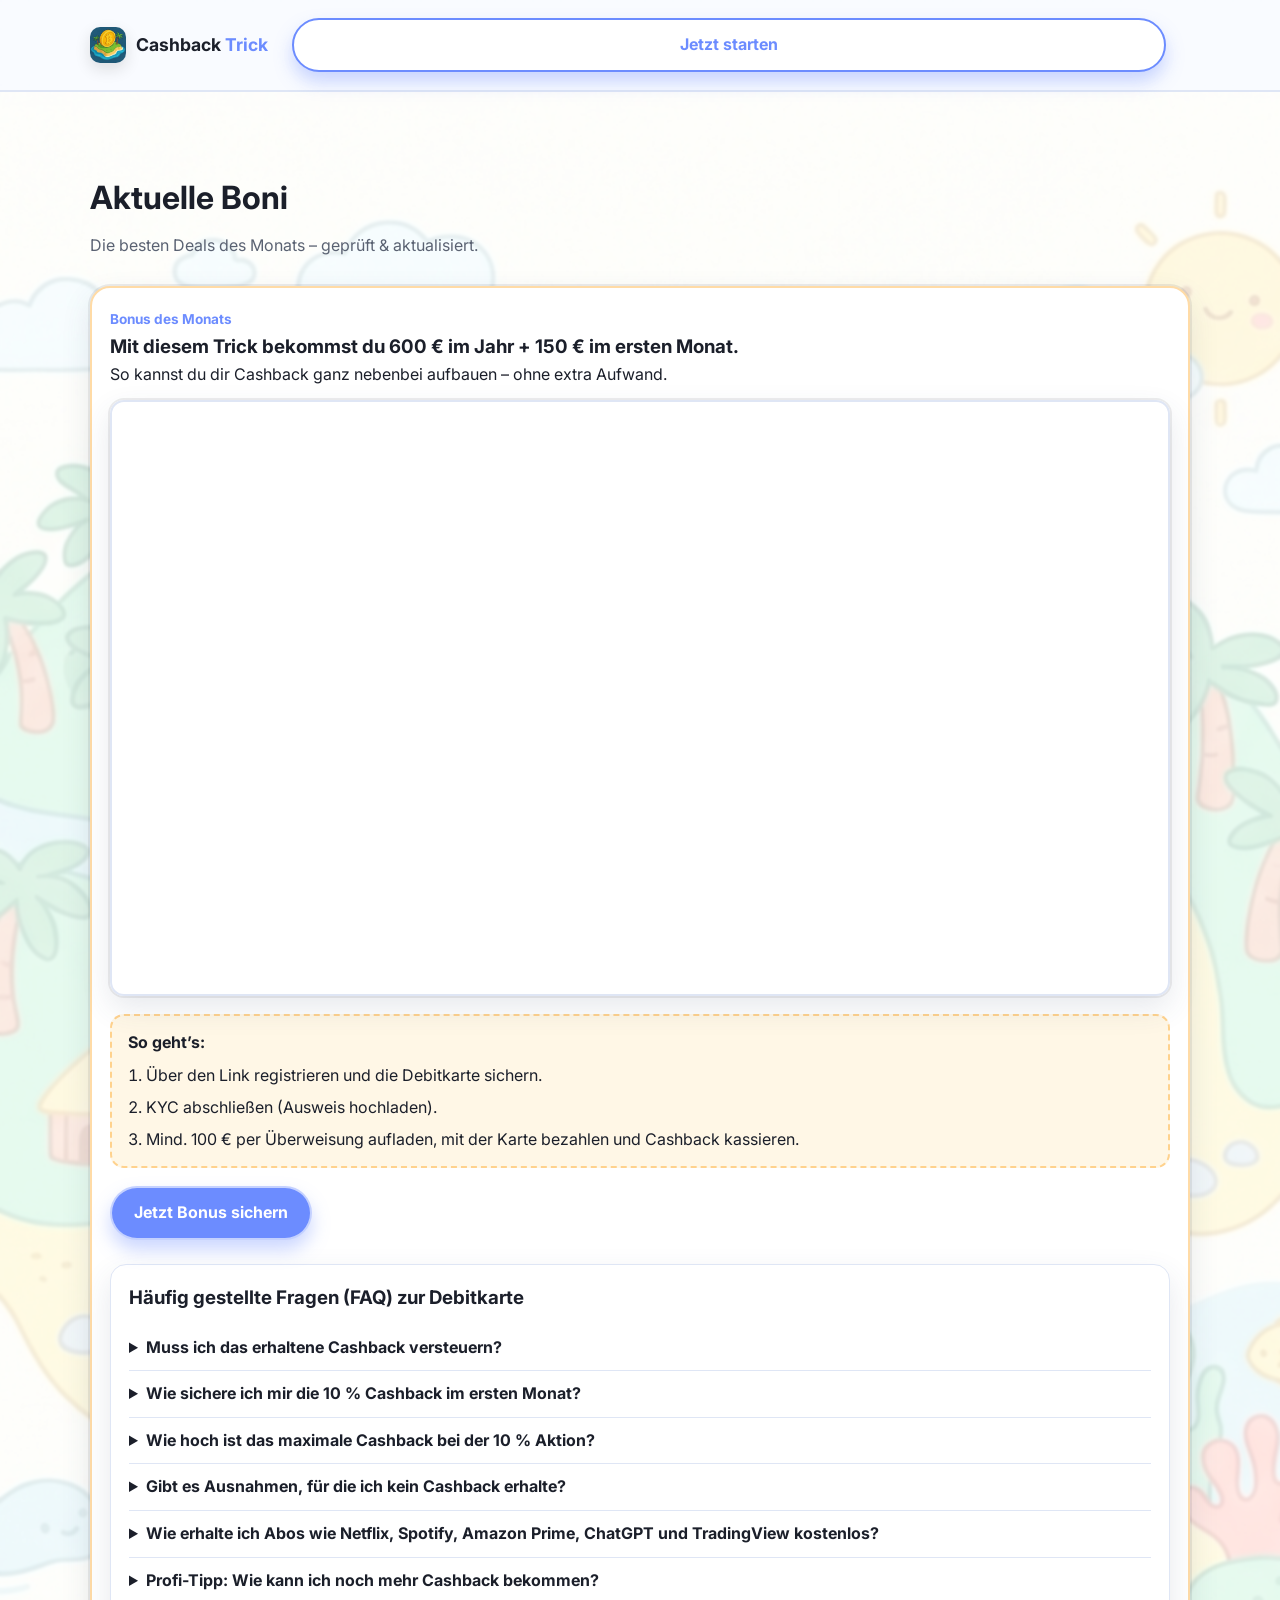
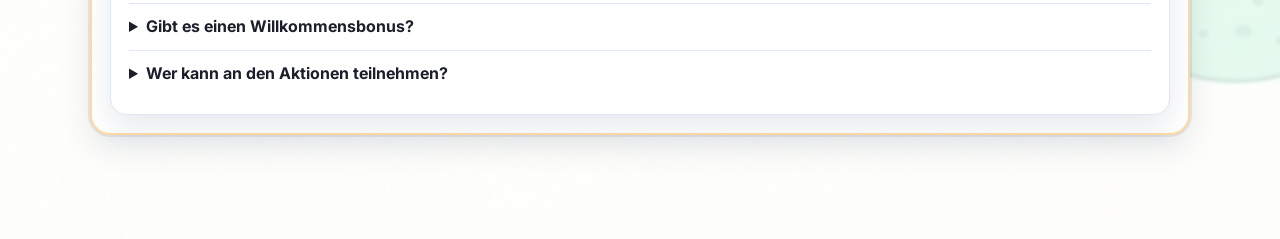
==== commit a30be22a: "Remove menu from landing page" ====
--- a/index.html
+++ b/index.html
@@ -20,19 +20,6 @@
         <span class="logo-mark"><img src="/assets/images/favicon.png" alt="Cashback Trick Logo" /></span>
         <span>Cashback <strong>Trick</strong></span>
       </a>
-      <nav class="nav">
-        <a href="#">Start</a>
-        <a href="#">Vergleich</a>
-        <a href="#">Boni</a>
-        <a href="#">Rechner</a>
-        <a href="#">Über mich</a>
-        <a href="#">Wissen</a>
-      </nav>
-      <button class="nav-toggle" aria-label="Menü öffnen" aria-expanded="false">
-        <svg viewBox="0 0 24 24" aria-hidden="true">
-          <path d="M4 6h16M4 12h16M4 18h16" stroke="currentColor" stroke-width="2" stroke-linecap="round"/>
-        </svg>
-      </button>
       <a class="btn btn-outline" href="#cta">Jetzt starten</a>
     </div>
   </header>
@@ -103,30 +90,5 @@
     </section>
   </main>
 
-  <div class="mobile-menu" id="mobile-menu">
-    <a href="#">Start</a>
-    <a href="#">Vergleich</a>
-    <a href="#">Boni</a>
-    <a href="#">Rechner</a>
-    <a href="#">Über mich</a>
-    <a href="#">Wissen</a>
-  </div>
-
-  <script>
-    const navToggle = document.querySelector('.nav-toggle');
-    const mobileMenu = document.querySelector('#mobile-menu');
-    if (navToggle && mobileMenu) {
-      navToggle.addEventListener('click', () => {
-        const isOpen = mobileMenu.classList.toggle('open');
-        navToggle.setAttribute('aria-expanded', String(isOpen));
-      });
-      mobileMenu.querySelectorAll('a').forEach((link) => {
-        link.addEventListener('click', () => {
-          mobileMenu.classList.remove('open');
-          navToggle.setAttribute('aria-expanded', 'false');
-        });
-      });
-    }
-  </script>
 </body>
 </html>
--- a/styles.css
+++ b/styles.css
@@ -97,47 +97,6 @@
   display: block;
 }
 
-.nav {
-  display: flex;
-  justify-content: center;
-  gap: 18px;
-  font-weight: 500;
-}
-
-.nav-toggle {
-  display: none;
-  width: 44px;
-  height: 44px;
-  border-radius: 12px;
-  border: 2px solid var(--border);
-  background: var(--card);
-  align-items: center;
-  justify-content: center;
-}
-
-.nav-toggle svg {
-  width: 24px;
-  height: 24px;
-}
-
-.mobile-menu {
-  position: fixed;
-  top: 72px;
-  right: 16px;
-  background: var(--card);
-  border: 1px solid var(--border);
-  border-radius: 16px;
-  box-shadow: var(--shadow);
-  padding: 12px;
-  display: none;
-  flex-direction: column;
-  gap: 12px;
-  z-index: 50;
-}
-
-.mobile-menu.open {
-  display: flex;
-}
 
 .section {
   position: relative;
@@ -316,17 +275,8 @@
 
 @media (max-width: 860px) {
   .header-grid {
-    grid-template-columns: 1fr auto;
+    grid-template-columns: 1fr;
     justify-items: start;
-  }
-
-  .nav {
-    display: none;
-  }
-
-  .nav-toggle {
-    display: inline-flex;
-    justify-self: end;
   }
 
   .btn.btn-outline {
